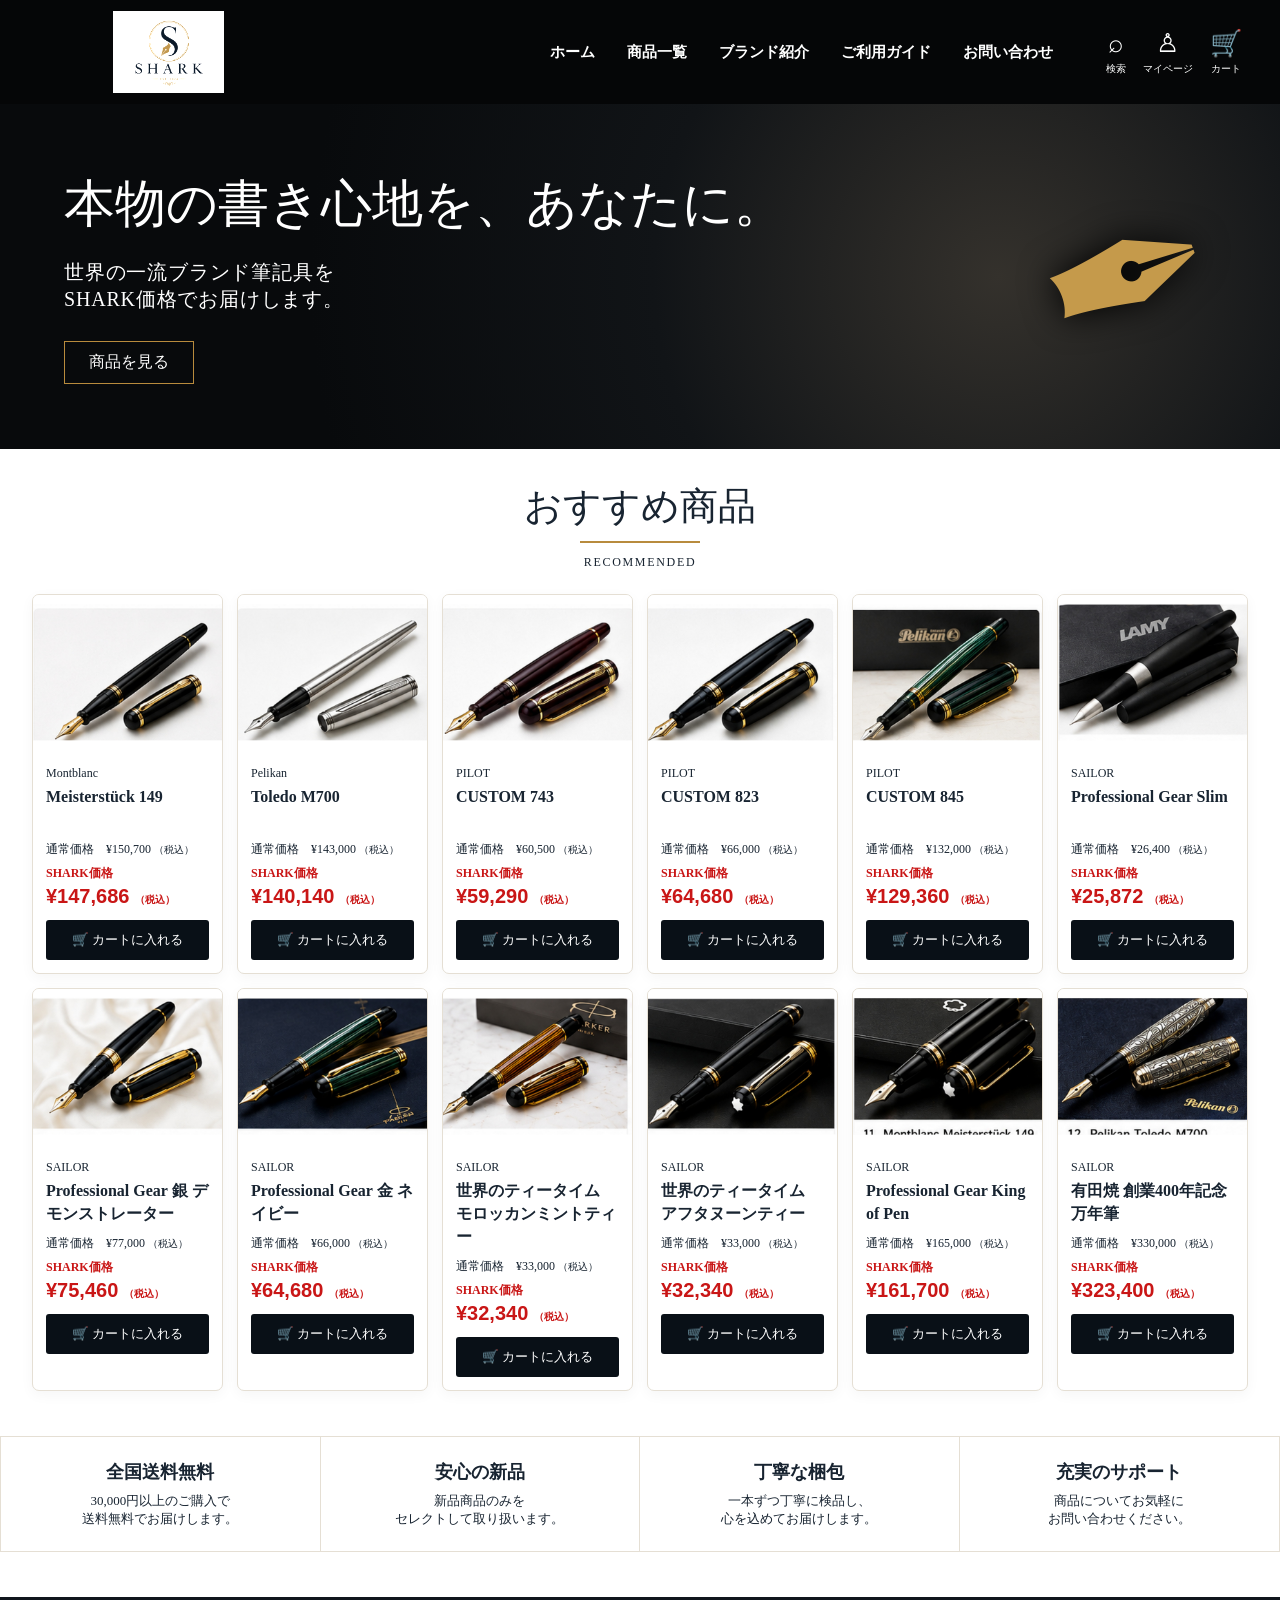
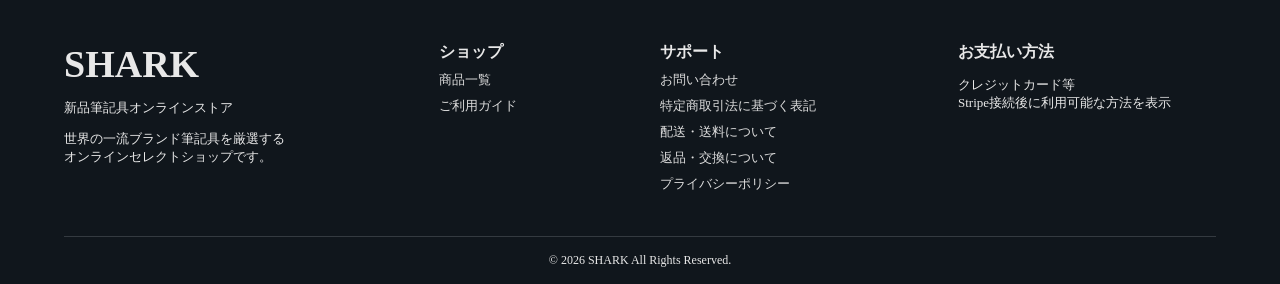
==== index.html @ 8092dd71 "Add files via upload" ====
<!doctype html>
<html lang="ja"><head><meta charset="utf-8"><meta name="viewport" content="width=device-width,initial-scale=1">
<title>SHARK | 新品高級筆記具オンラインストア</title>
<meta name="description" content="世界の新品万年筆・高級筆記具を厳選するオンラインセレクトショップ SHARK。">
<link rel="stylesheet" href="style.css"></head><body>
<header class="top"><a class="logo" href="index.html"><img src="images/shark-logo.png" alt="SHARK"></a>
<button class="menu" aria-label="メニュー">☰</button>
<nav><a href="index.html">ホーム</a><a href="#products">商品一覧</a><a href="#brands">ブランド紹介</a><a href="guide.html">ご利用ガイド</a><a href="contact.html">お問い合わせ</a></nav>
<div class="tools"><span>⌕<small>検索</small></span><span>♙<small>マイページ</small></span><span>🛒<small>カート</small></span></div></header>
<main>
<section class="hero"><div><h1>本物の書き心地を、あなたに。</h1><p>世界の一流ブランド筆記具を<br>SHARK価格でお届けします。</p><a href="#products" class="hero-btn">商品を見る</a></div><div class="hero-pen">✒</div></section>
<section class="products-section" id="products"><div class="section-title"><h2>おすすめ商品</h2><span>RECOMMENDED</span></div>
<div class="grid" id="productGrid"></div></section>
<section class="benefits"><article><b>全国送料無料</b><p>30,000円以上のご購入で<br>送料無料でお届けします。</p></article><article><b>安心の新品</b><p>新品商品のみを<br>セレクトして取り扱います。</p></article><article><b>丁寧な梱包</b><p>一本ずつ丁寧に検品し、<br>心を込めてお届けします。</p></article><article><b>充実のサポート</b><p>商品についてお気軽に<br>お問い合わせください。</p></article></section>
</main>
<footer><div class="footer-grid"><div><h2>SHARK</h2><p>新品筆記具オンラインストア</p><p>世界の一流ブランド筆記具を厳選する<br>オンラインセレクトショップです。</p></div>
<div><b>ショップ</b><a href="#products">商品一覧</a><a href="guide.html">ご利用ガイド</a></div>
<div><b>サポート</b><a href="contact.html">お問い合わせ</a><a href="legal.html">特定商取引法に基づく表記</a><a href="shipping.html">配送・送料について</a><a href="returns.html">返品・交換について</a><a href="privacy.html">プライバシーポリシー</a></div>
<div><b>お支払い方法</b><p>クレジットカード等<br>Stripe接続後に利用可能な方法を表示</p></div></div><div class="copyright">© 2026 SHARK All Rights Reserved.</div></footer>
<script>window.PRODUCTS=[{"brand": "Montblanc", "name": "Meisterstück 149", "msrp": 150700, "price": 147686, "image": "images/products/pilot-cavalier.jpg"}, {"brand": "Pelikan", "name": "Toledo M700", "msrp": 143000, "price": 140140, "image": "images/products/pilot-elite95s.jpg"}, {"brand": "PILOT", "name": "CUSTOM 743", "msrp": 60500, "price": 59290, "image": "images/products/pilot-custom74.jpg"}, {"brand": "PILOT", "name": "CUSTOM 823", "msrp": 66000, "price": 64680, "image": "images/products/pilot-custom743.jpg"}, {"brand": "PILOT", "name": "CUSTOM 845", "msrp": 132000, "price": 129360, "image": "images/products/pilot-custom823.jpg"}, {"brand": "SAILOR", "name": "Professional Gear Slim", "msrp": 26400, "price": 25872, "image": "images/products/pilot-custom845.jpg"}, {"brand": "SAILOR", "name": "Professional Gear 銀 デモンストレーター", "msrp": 77000, "price": 75460, "image": "images/products/sailor-teatime-slim.jpg"}, {"brand": "SAILOR", "name": "Professional Gear 金 ネイビー", "msrp": 66000, "price": 64680, "image": "images/products/sailor-teatime-matcha.jpg"}, {"brand": "SAILOR", "name": "世界のティータイム モロッカンミントティー", "msrp": 33000, "price": 32340, "image": "images/products/sailor-pg-slim21.jpg"}, {"brand": "SAILOR", "name": "世界のティータイム アフタヌーンティー", "msrp": 33000, "price": 32340, "image": "images/products/sailor-pg-demo.jpg"}, {"brand": "SAILOR", "name": "Professional Gear King of Pen", "msrp": 165000, "price": 161700, "image": "images/products/sailor-anchor-gold.jpg"}, {"brand": "SAILOR", "name": "有田焼 創業400年記念 万年筆", "msrp": 330000, "price": 323400, "image": "images/products/sailor-kop-matcha.jpg"}];</script>
<script src="script.js"></script></body></html>
---- style.css ----
:root{--black:#090c0f;--ink:#182431;--gold:#b88b3d;--red:#c91616;--cream:#f6f1e7;--line:#e5dfd4}
*{box-sizing:border-box}html{scroll-behavior:smooth}body{margin:0;color:var(--ink);background:#fff;font-family:"Yu Mincho","Hiragino Mincho ProN",Georgia,serif}
.top{height:104px;padding:10px 3%;display:flex;align-items:center;gap:35px;background:#050607;color:white;position:sticky;top:0;z-index:20}
.logo{display:block;width:260px;height:82px}.logo img{width:100%;height:100%;object-fit:contain;filter:brightness(1.08)}
nav{display:flex;gap:32px;margin-left:auto}nav a{color:#fff;text-decoration:none;font-weight:700;font-size:15px;white-space:nowrap}.tools{display:flex;gap:17px;margin-left:18px}.tools span{font:26px Arial;text-align:center}.tools small{display:block;font-size:10px;margin-top:3px}.menu{display:none}
.hero{min-height:310px;padding:50px 5%;display:flex;align-items:center;justify-content:space-between;color:#fff;background:radial-gradient(circle at 78% 50%,#34312c 0,#111417 34%,#080a0c 68%);overflow:hidden}
.hero h1{font-size:clamp(34px,4vw,54px);font-weight:400;margin:0 0 18px}.hero p{font-size:20px;letter-spacing:.04em}.hero-btn{display:inline-block;margin-top:8px;padding:10px 24px;border:1px solid var(--gold);color:white;text-decoration:none}.hero-pen{font-size:210px;color:#c59a4b;transform:rotate(-20deg);text-shadow:0 0 35px #000}
.products-section{padding:32px 2.5% 45px;background:#fff}.section-title{text-align:center;margin-bottom:24px}.section-title h2{font-size:38px;font-weight:500;margin:0}.section-title h2:after{content:"";display:block;width:120px;height:2px;background:var(--gold);margin:9px auto}.section-title span{font-size:12px;letter-spacing:.14em}
.grid{display:grid;grid-template-columns:repeat(6,minmax(0,1fr));gap:14px;max-width:1500px;margin:auto}.product-card{border:1px solid var(--line);border-radius:7px;background:#fff;overflow:hidden;box-shadow:0 4px 14px rgba(0,0,0,.04)}.photo{aspect-ratio:1.22/1;background:#f8f5ef;overflow:hidden}.photo img{width:100%;height:100%;object-fit:cover;display:block}.product-info{padding:13px}.brand{font-size:12px}.product-card h3{font-size:16px;line-height:1.45;min-height:46px;margin:4px 0 10px}.regular{font-size:12px;margin:0 0 7px}.shark-label{color:var(--red);font-size:12px;font-weight:bold;margin:0}.sale{color:var(--red);font:bold 20px Arial,sans-serif;margin:3px 0 12px}.sale small{font-size:10px}.cart{width:100%;border:0;border-radius:3px;padding:11px 4px;background:#091017;color:#fff;cursor:pointer}.benefits{display:grid;grid-template-columns:repeat(4,1fr);max-width:1450px;margin:0 auto 45px;border:1px solid var(--line)}.benefits article{text-align:center;padding:23px 12px;border-right:1px solid var(--line)}.benefits article:last-child{border-right:0}.benefits b{font-size:18px}.benefits p{font-size:13px;margin:8px 0 0}
footer{background:#10161c;color:#e8e8e8;padding:45px 5% 0}.footer-grid{display:grid;grid-template-columns:1.3fr .7fr 1fr 1fr;gap:40px;max-width:1300px;margin:auto}.footer-grid h2{font-size:38px;margin:0}.footer-grid a{display:block;color:#ddd;text-decoration:none;margin:8px 0;font-size:13px}.footer-grid p{font-size:13px}.copyright{text-align:center;border-top:1px solid #343a40;margin-top:35px;padding:16px;font-size:12px}
@media(max-width:1100px){.grid{grid-template-columns:repeat(3,1fr)}nav{gap:14px}.logo{width:190px}}
@media(max-width:720px){.top{height:auto;min-height:82px;flex-wrap:wrap}.logo{width:170px;height:62px}.menu{display:block;margin-left:auto;background:transparent;color:white;border:1px solid #555;padding:8px 11px}.tools{display:none}nav{display:none;width:100%;flex-direction:column;padding:12px 0}nav.open{display:flex}.hero{min-height:350px}.hero-pen{font-size:100px}.grid{grid-template-columns:repeat(2,1fr);gap:9px}.product-info{padding:10px}.product-card h3{font-size:14px}.benefits{grid-template-columns:1fr 1fr;margin:0 14px 30px}.benefits article{border-bottom:1px solid var(--line)}.footer-grid{grid-template-columns:1fr}.section-title h2{font-size:30px}}
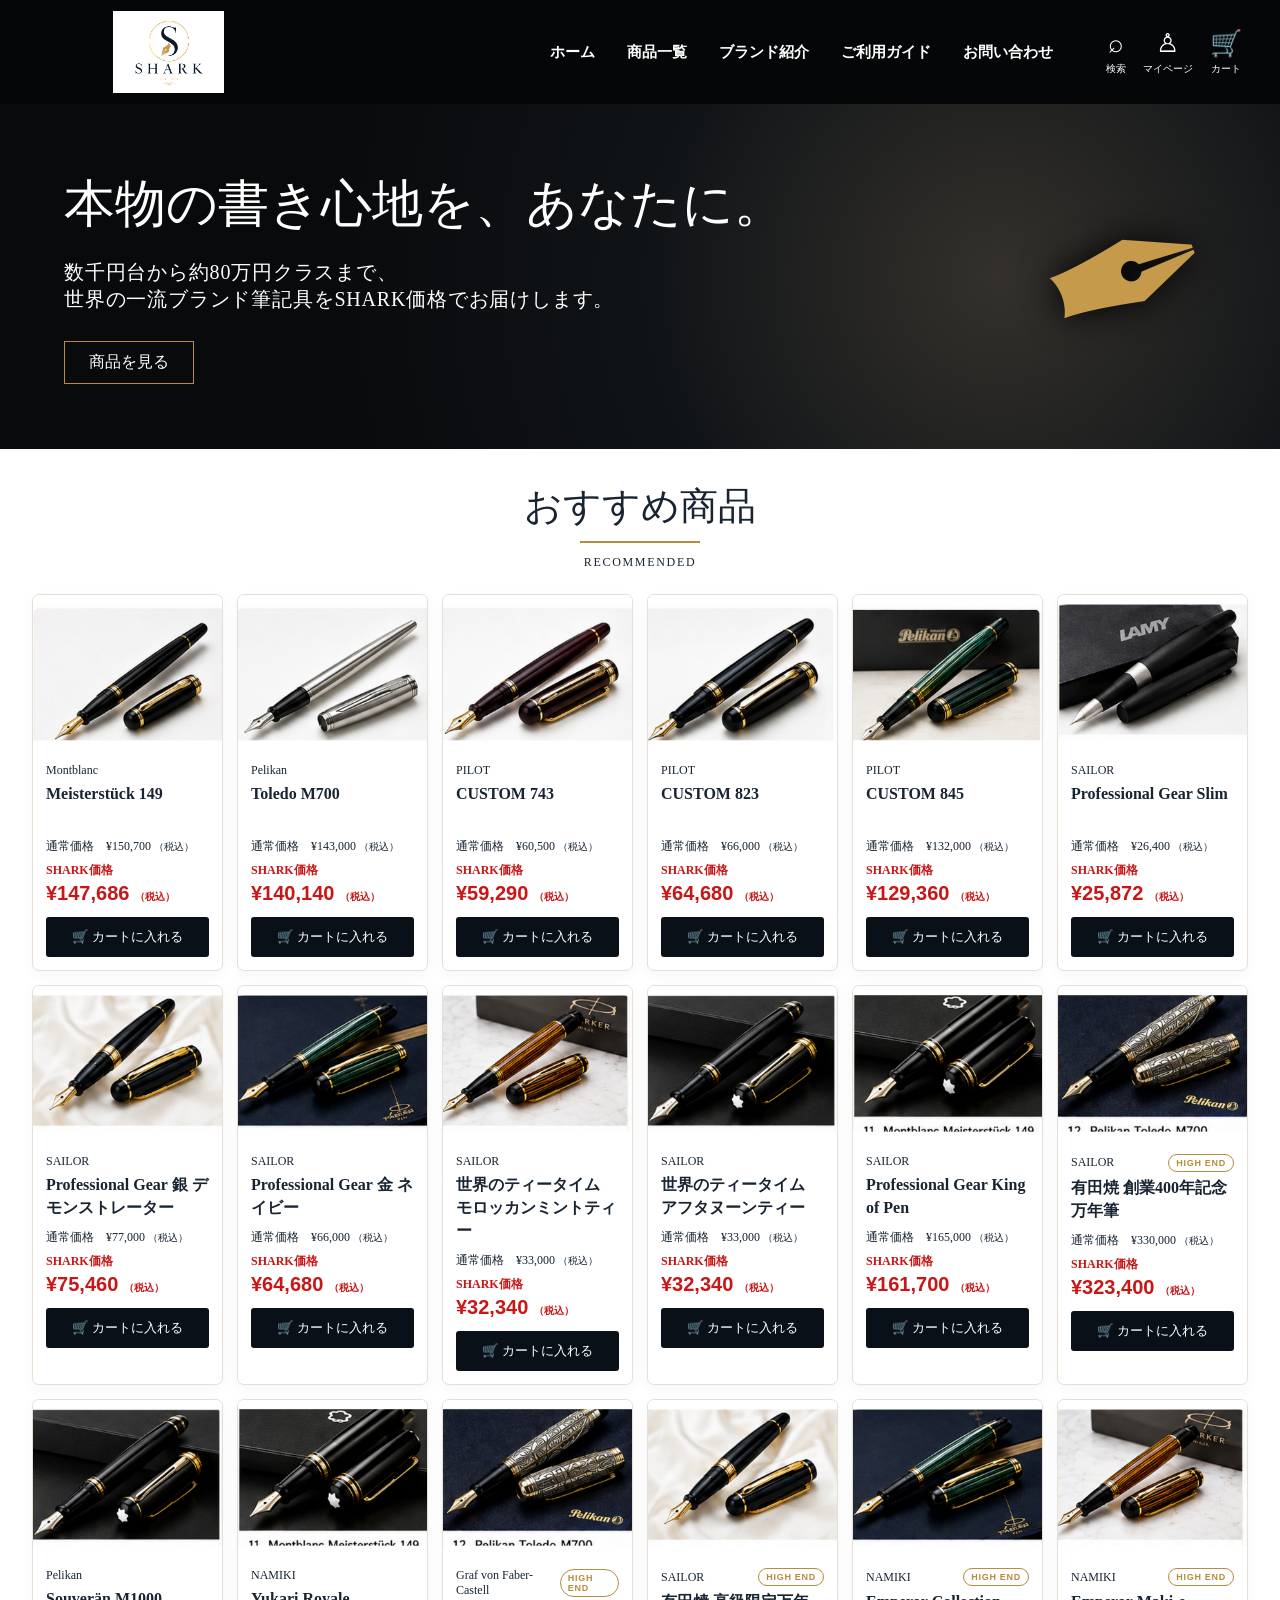
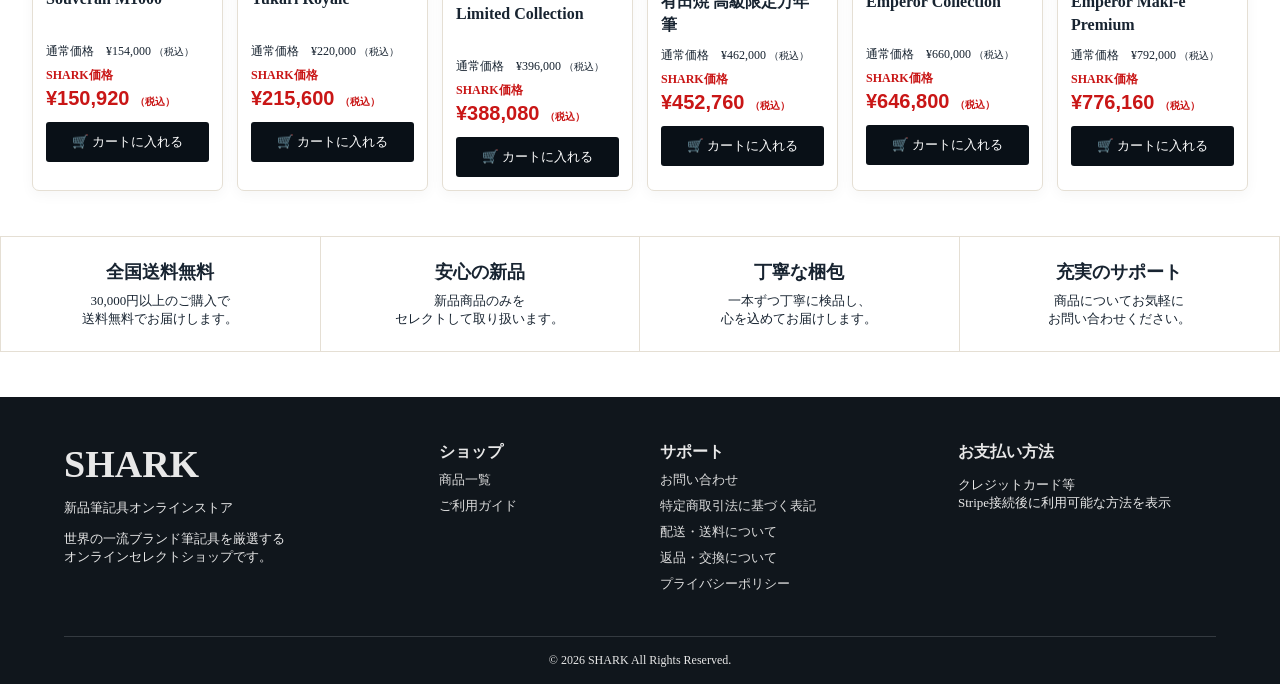
==== commit 30973694: "Add files via upload" ====
--- a/index.html
+++ b/index.html
@@ -8,7 +8,7 @@
 <nav><a href="index.html">ホーム</a><a href="#products">商品一覧</a><a href="#brands">ブランド紹介</a><a href="guide.html">ご利用ガイド</a><a href="contact.html">お問い合わせ</a></nav>
 <div class="tools"><span>⌕<small>検索</small></span><span>♙<small>マイページ</small></span><span>🛒<small>カート</small></span></div></header>
 <main>
-<section class="hero"><div><h1>本物の書き心地を、あなたに。</h1><p>世界の一流ブランド筆記具を<br>SHARK価格でお届けします。</p><a href="#products" class="hero-btn">商品を見る</a></div><div class="hero-pen">✒</div></section>
+<section class="hero"><div><h1>本物の書き心地を、あなたに。</h1><p>数千円台から約80万円クラスまで、<br>世界の一流ブランド筆記具をSHARK価格でお届けします。</p><a href="#products" class="hero-btn">商品を見る</a></div><div class="hero-pen">✒</div></section>
 <section class="products-section" id="products"><div class="section-title"><h2>おすすめ商品</h2><span>RECOMMENDED</span></div>
 <div class="grid" id="productGrid"></div></section>
 <section class="benefits"><article><b>全国送料無料</b><p>30,000円以上のご購入で<br>送料無料でお届けします。</p></article><article><b>安心の新品</b><p>新品商品のみを<br>セレクトして取り扱います。</p></article><article><b>丁寧な梱包</b><p>一本ずつ丁寧に検品し、<br>心を込めてお届けします。</p></article><article><b>充実のサポート</b><p>商品についてお気軽に<br>お問い合わせください。</p></article></section>
@@ -17,5 +17,5 @@
 <div><b>ショップ</b><a href="#products">商品一覧</a><a href="guide.html">ご利用ガイド</a></div>
 <div><b>サポート</b><a href="contact.html">お問い合わせ</a><a href="legal.html">特定商取引法に基づく表記</a><a href="shipping.html">配送・送料について</a><a href="returns.html">返品・交換について</a><a href="privacy.html">プライバシーポリシー</a></div>
 <div><b>お支払い方法</b><p>クレジットカード等<br>Stripe接続後に利用可能な方法を表示</p></div></div><div class="copyright">© 2026 SHARK All Rights Reserved.</div></footer>
-<script>window.PRODUCTS=[{"brand": "Montblanc", "name": "Meisterstück 149", "msrp": 150700, "price": 147686, "image": "images/products/pilot-cavalier.jpg"}, {"brand": "Pelikan", "name": "Toledo M700", "msrp": 143000, "price": 140140, "image": "images/products/pilot-elite95s.jpg"}, {"brand": "PILOT", "name": "CUSTOM 743", "msrp": 60500, "price": 59290, "image": "images/products/pilot-custom74.jpg"}, {"brand": "PILOT", "name": "CUSTOM 823", "msrp": 66000, "price": 64680, "image": "images/products/pilot-custom743.jpg"}, {"brand": "PILOT", "name": "CUSTOM 845", "msrp": 132000, "price": 129360, "image": "images/products/pilot-custom823.jpg"}, {"brand": "SAILOR", "name": "Professional Gear Slim", "msrp": 26400, "price": 25872, "image": "images/products/pilot-custom845.jpg"}, {"brand": "SAILOR", "name": "Professional Gear 銀 デモンストレーター", "msrp": 77000, "price": 75460, "image": "images/products/sailor-teatime-slim.jpg"}, {"brand": "SAILOR", "name": "Professional Gear 金 ネイビー", "msrp": 66000, "price": 64680, "image": "images/products/sailor-teatime-matcha.jpg"}, {"brand": "SAILOR", "name": "世界のティータイム モロッカンミントティー", "msrp": 33000, "price": 32340, "image": "images/products/sailor-pg-slim21.jpg"}, {"brand": "SAILOR", "name": "世界のティータイム アフタヌーンティー", "msrp": 33000, "price": 32340, "image": "images/products/sailor-pg-demo.jpg"}, {"brand": "SAILOR", "name": "Professional Gear King of Pen", "msrp": 165000, "price": 161700, "image": "images/products/sailor-anchor-gold.jpg"}, {"brand": "SAILOR", "name": "有田焼 創業400年記念 万年筆", "msrp": 330000, "price": 323400, "image": "images/products/sailor-kop-matcha.jpg"}];</script>
+<script>window.PRODUCTS=[{"brand": "Montblanc", "name": "Meisterstück 149", "msrp": 150700, "price": 147686, "image": "images/products/pilot-cavalier.jpg"}, {"brand": "Pelikan", "name": "Toledo M700", "msrp": 143000, "price": 140140, "image": "images/products/pilot-elite95s.jpg"}, {"brand": "PILOT", "name": "CUSTOM 743", "msrp": 60500, "price": 59290, "image": "images/products/pilot-custom74.jpg"}, {"brand": "PILOT", "name": "CUSTOM 823", "msrp": 66000, "price": 64680, "image": "images/products/pilot-custom743.jpg"}, {"brand": "PILOT", "name": "CUSTOM 845", "msrp": 132000, "price": 129360, "image": "images/products/pilot-custom823.jpg"}, {"brand": "SAILOR", "name": "Professional Gear Slim", "msrp": 26400, "price": 25872, "image": "images/products/pilot-custom845.jpg"}, {"brand": "SAILOR", "name": "Professional Gear 銀 デモンストレーター", "msrp": 77000, "price": 75460, "image": "images/products/sailor-teatime-slim.jpg"}, {"brand": "SAILOR", "name": "Professional Gear 金 ネイビー", "msrp": 66000, "price": 64680, "image": "images/products/sailor-teatime-matcha.jpg"}, {"brand": "SAILOR", "name": "世界のティータイム モロッカンミントティー", "msrp": 33000, "price": 32340, "image": "images/products/sailor-pg-slim21.jpg"}, {"brand": "SAILOR", "name": "世界のティータイム アフタヌーンティー", "msrp": 33000, "price": 32340, "image": "images/products/sailor-pg-demo.jpg"}, {"brand": "SAILOR", "name": "Professional Gear King of Pen", "msrp": 165000, "price": 161700, "image": "images/products/sailor-anchor-gold.jpg"}, {"brand": "SAILOR", "name": "有田焼 創業400年記念 万年筆", "msrp": 330000, "price": 323400, "image": "images/products/sailor-kop-matcha.jpg"}, {"brand": "Pelikan", "name": "Souverän M1000", "msrp": 154000, "price": 150920, "image": "images/products/sailor-pg-demo.jpg"}, {"brand": "NAMIKI", "name": "Yukari Royale", "msrp": 220000, "price": 215600, "image": "images/products/sailor-anchor-gold.jpg"}, {"brand": "Graf von Faber-Castell", "name": "Limited Collection", "msrp": 396000, "price": 388080, "image": "images/products/sailor-kop-matcha.jpg"}, {"brand": "SAILOR", "name": "有田焼 高級限定万年筆", "msrp": 462000, "price": 452760, "image": "images/products/sailor-teatime-slim.jpg"}, {"brand": "NAMIKI", "name": "Emperor Collection", "msrp": 660000, "price": 646800, "image": "images/products/sailor-teatime-matcha.jpg"}, {"brand": "NAMIKI", "name": "Emperor Maki-e Premium", "msrp": 792000, "price": 776160, "image": "images/products/sailor-pg-slim21.jpg"}];</script>
 <script src="script.js"></script></body></html>
--- a/style.css
+++ b/style.css
@@ -11,3 +11,6 @@
 footer{background:#10161c;color:#e8e8e8;padding:45px 5% 0}.footer-grid{display:grid;grid-template-columns:1.3fr .7fr 1fr 1fr;gap:40px;max-width:1300px;margin:auto}.footer-grid h2{font-size:38px;margin:0}.footer-grid a{display:block;color:#ddd;text-decoration:none;margin:8px 0;font-size:13px}.footer-grid p{font-size:13px}.copyright{text-align:center;border-top:1px solid #343a40;margin-top:35px;padding:16px;font-size:12px}
 @media(max-width:1100px){.grid{grid-template-columns:repeat(3,1fr)}nav{gap:14px}.logo{width:190px}}
 @media(max-width:720px){.top{height:auto;min-height:82px;flex-wrap:wrap}.logo{width:170px;height:62px}.menu{display:block;margin-left:auto;background:transparent;color:white;border:1px solid #555;padding:8px 11px}.tools{display:none}nav{display:none;width:100%;flex-direction:column;padding:12px 0}nav.open{display:flex}.hero{min-height:350px}.hero-pen{font-size:100px}.grid{grid-template-columns:repeat(2,1fr);gap:9px}.product-info{padding:10px}.product-card h3{font-size:14px}.benefits{grid-template-columns:1fr 1fr;margin:0 14px 30px}.benefits article{border-bottom:1px solid var(--line)}.footer-grid{grid-template-columns:1fr}.section-title h2{font-size:30px}}
+
+.brand-row{display:flex;align-items:center;justify-content:space-between;gap:8px}
+.high-badge{display:inline-block;padding:3px 7px;border:1px solid var(--gold);color:var(--gold);font:700 9px Arial,sans-serif;letter-spacing:.08em;border-radius:999px}
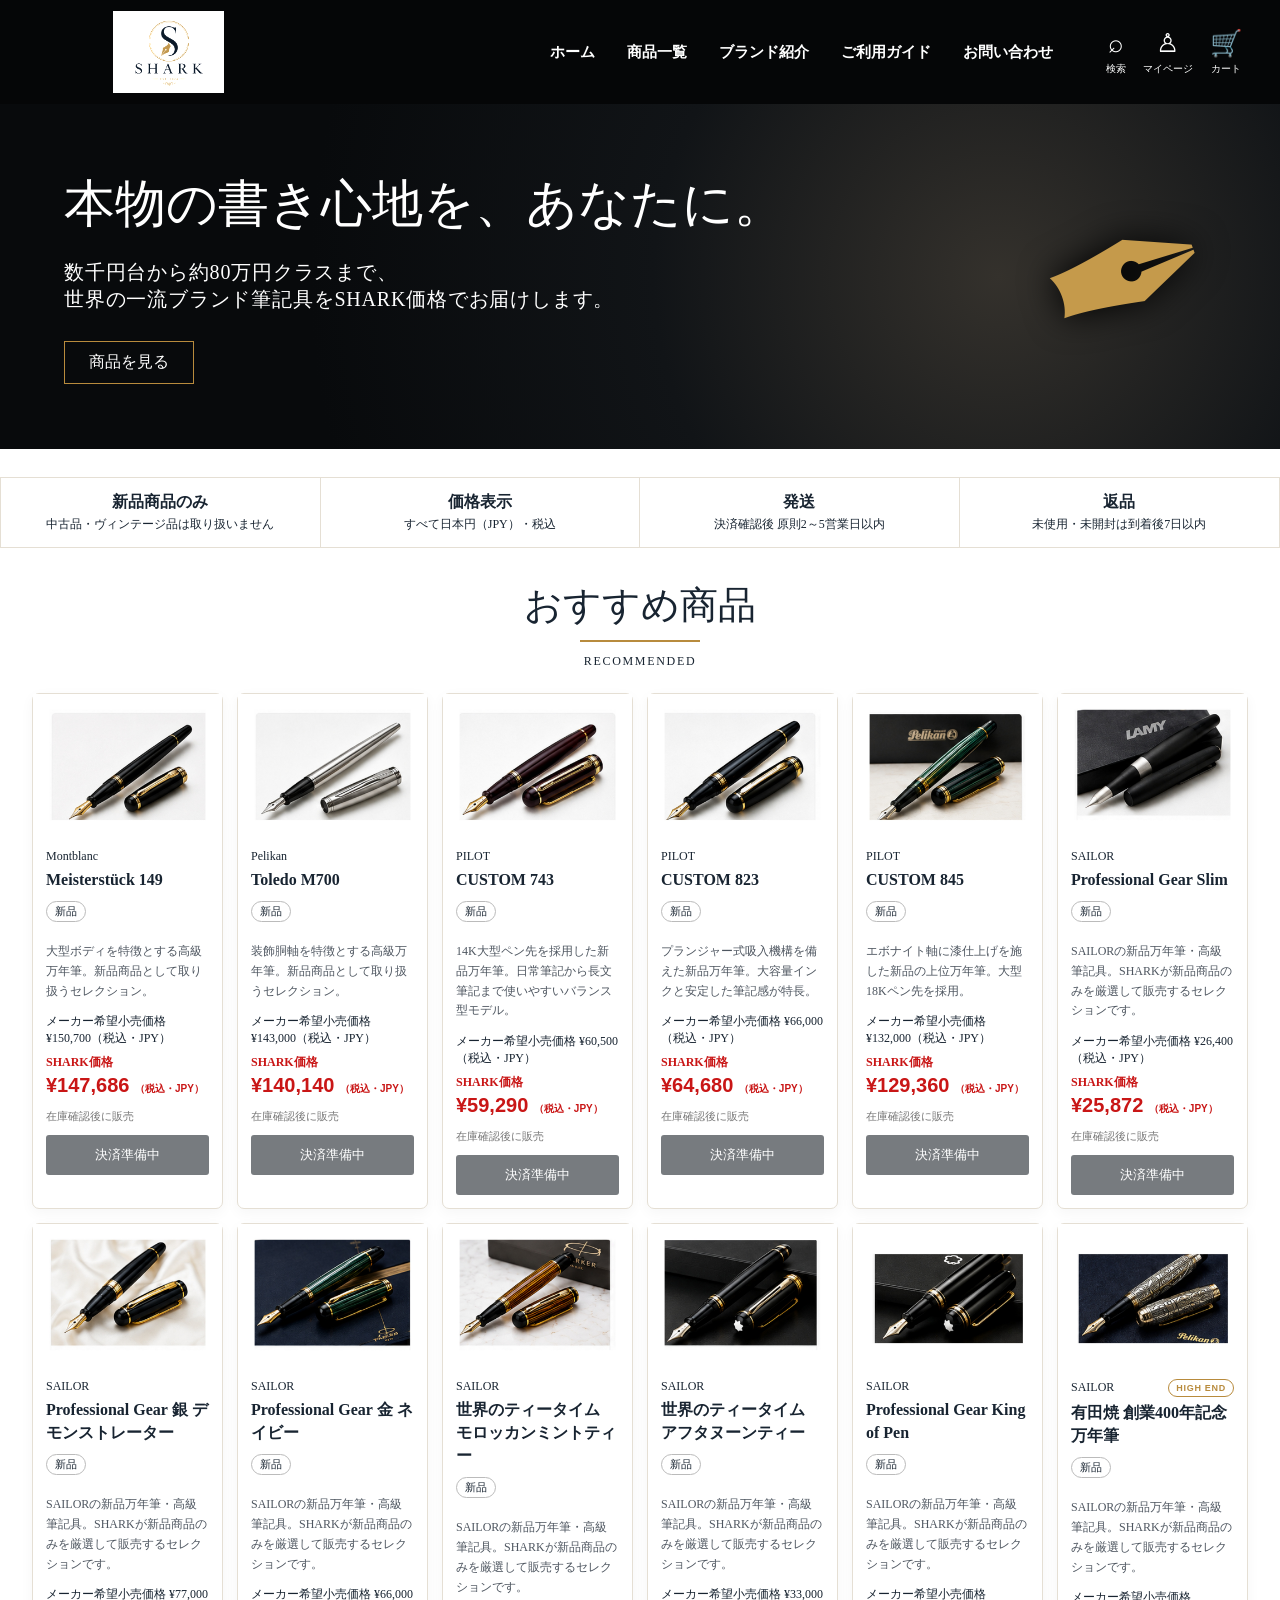
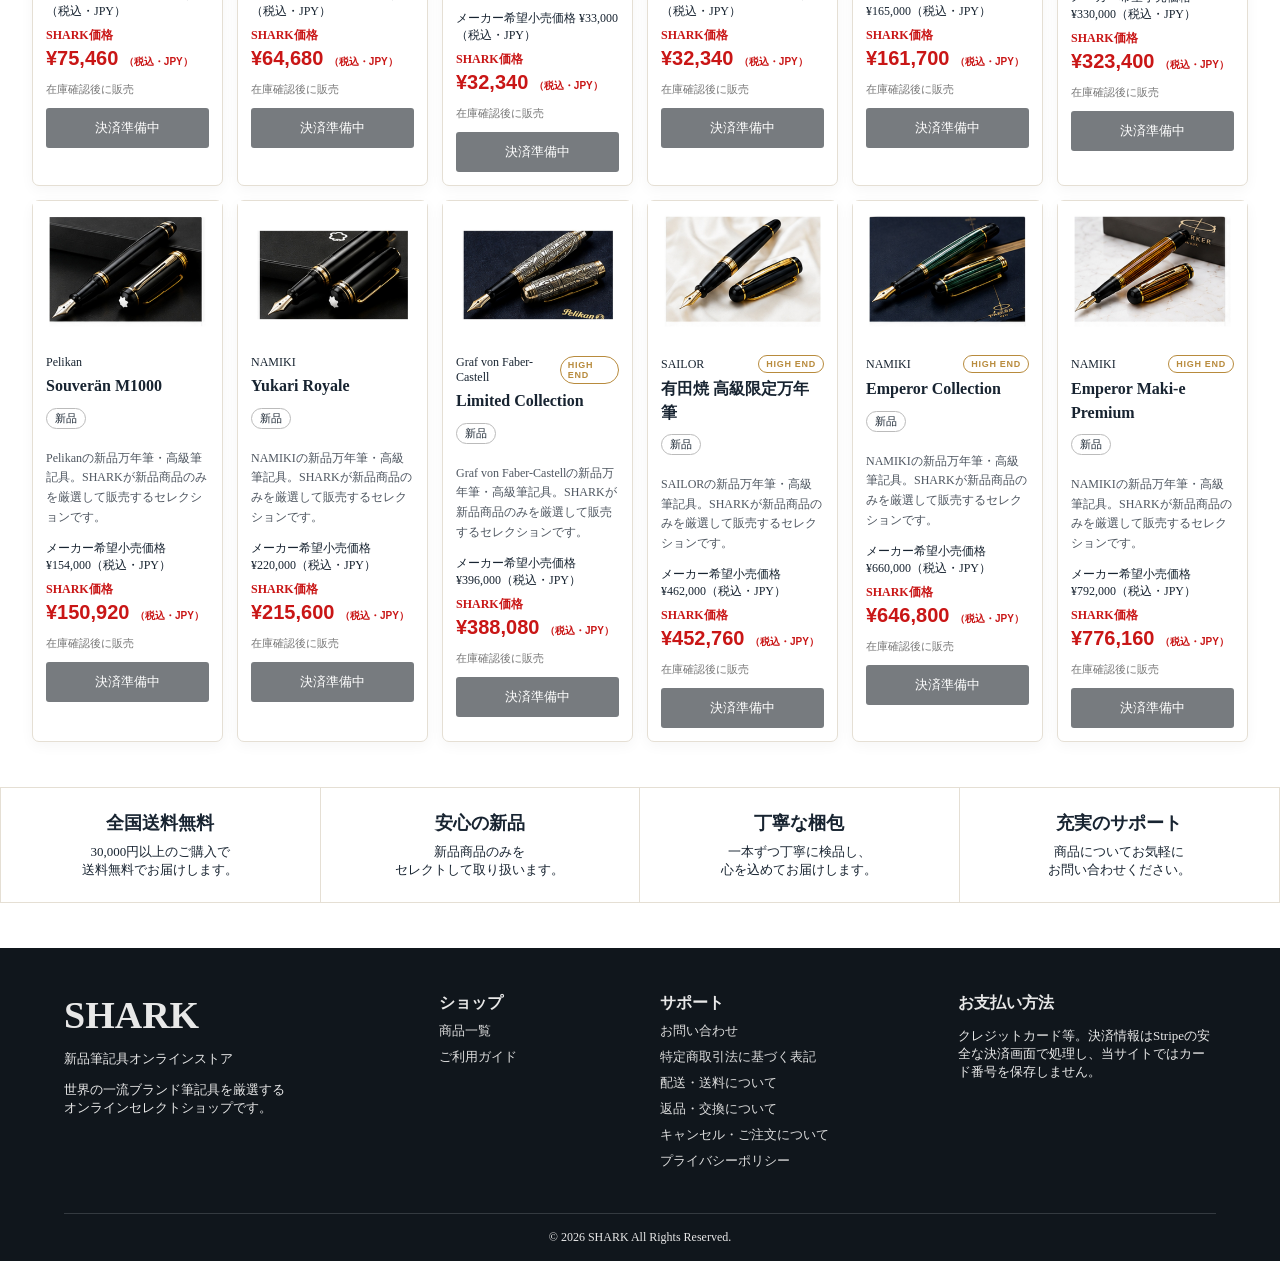
==== commit 18721b60: "Add files via upload" ====
--- a/index.html
+++ b/index.html
@@ -9,13 +9,18 @@
 <div class="tools"><span>⌕<small>検索</small></span><span>♙<small>マイページ</small></span><span>🛒<small>カート</small></span></div></header>
 <main>
 <section class="hero"><div><h1>本物の書き心地を、あなたに。</h1><p>数千円台から約80万円クラスまで、<br>世界の一流ブランド筆記具をSHARK価格でお届けします。</p><a href="#products" class="hero-btn">商品を見る</a></div><div class="hero-pen">✒</div></section>
-<section class="products-section" id="products"><div class="section-title"><h2>おすすめ商品</h2><span>RECOMMENDED</span></div>
+<section class="trust-strip">
+<div><b>新品商品のみ</b><span>中古品・ヴィンテージ品は取り扱いません</span></div>
+<div><b>価格表示</b><span>すべて日本円（JPY）・税込</span></div>
+<div><b>発送</b><span>決済確認後 原則2～5営業日以内</span></div>
+<div><b>返品</b><span>未使用・未開封は到着後7日以内</span></div>
+</section><section class="products-section" id="products"><div class="section-title"><h2>おすすめ商品</h2><span>RECOMMENDED</span></div>
 <div class="grid" id="productGrid"></div></section>
 <section class="benefits"><article><b>全国送料無料</b><p>30,000円以上のご購入で<br>送料無料でお届けします。</p></article><article><b>安心の新品</b><p>新品商品のみを<br>セレクトして取り扱います。</p></article><article><b>丁寧な梱包</b><p>一本ずつ丁寧に検品し、<br>心を込めてお届けします。</p></article><article><b>充実のサポート</b><p>商品についてお気軽に<br>お問い合わせください。</p></article></section>
 </main>
 <footer><div class="footer-grid"><div><h2>SHARK</h2><p>新品筆記具オンラインストア</p><p>世界の一流ブランド筆記具を厳選する<br>オンラインセレクトショップです。</p></div>
 <div><b>ショップ</b><a href="#products">商品一覧</a><a href="guide.html">ご利用ガイド</a></div>
-<div><b>サポート</b><a href="contact.html">お問い合わせ</a><a href="legal.html">特定商取引法に基づく表記</a><a href="shipping.html">配送・送料について</a><a href="returns.html">返品・交換について</a><a href="privacy.html">プライバシーポリシー</a></div>
-<div><b>お支払い方法</b><p>クレジットカード等<br>Stripe接続後に利用可能な方法を表示</p></div></div><div class="copyright">© 2026 SHARK All Rights Reserved.</div></footer>
-<script>window.PRODUCTS=[{"brand": "Montblanc", "name": "Meisterstück 149", "msrp": 150700, "price": 147686, "image": "images/products/pilot-cavalier.jpg"}, {"brand": "Pelikan", "name": "Toledo M700", "msrp": 143000, "price": 140140, "image": "images/products/pilot-elite95s.jpg"}, {"brand": "PILOT", "name": "CUSTOM 743", "msrp": 60500, "price": 59290, "image": "images/products/pilot-custom74.jpg"}, {"brand": "PILOT", "name": "CUSTOM 823", "msrp": 66000, "price": 64680, "image": "images/products/pilot-custom743.jpg"}, {"brand": "PILOT", "name": "CUSTOM 845", "msrp": 132000, "price": 129360, "image": "images/products/pilot-custom823.jpg"}, {"brand": "SAILOR", "name": "Professional Gear Slim", "msrp": 26400, "price": 25872, "image": "images/products/pilot-custom845.jpg"}, {"brand": "SAILOR", "name": "Professional Gear 銀 デモンストレーター", "msrp": 77000, "price": 75460, "image": "images/products/sailor-teatime-slim.jpg"}, {"brand": "SAILOR", "name": "Professional Gear 金 ネイビー", "msrp": 66000, "price": 64680, "image": "images/products/sailor-teatime-matcha.jpg"}, {"brand": "SAILOR", "name": "世界のティータイム モロッカンミントティー", "msrp": 33000, "price": 32340, "image": "images/products/sailor-pg-slim21.jpg"}, {"brand": "SAILOR", "name": "世界のティータイム アフタヌーンティー", "msrp": 33000, "price": 32340, "image": "images/products/sailor-pg-demo.jpg"}, {"brand": "SAILOR", "name": "Professional Gear King of Pen", "msrp": 165000, "price": 161700, "image": "images/products/sailor-anchor-gold.jpg"}, {"brand": "SAILOR", "name": "有田焼 創業400年記念 万年筆", "msrp": 330000, "price": 323400, "image": "images/products/sailor-kop-matcha.jpg"}, {"brand": "Pelikan", "name": "Souverän M1000", "msrp": 154000, "price": 150920, "image": "images/products/sailor-pg-demo.jpg"}, {"brand": "NAMIKI", "name": "Yukari Royale", "msrp": 220000, "price": 215600, "image": "images/products/sailor-anchor-gold.jpg"}, {"brand": "Graf von Faber-Castell", "name": "Limited Collection", "msrp": 396000, "price": 388080, "image": "images/products/sailor-kop-matcha.jpg"}, {"brand": "SAILOR", "name": "有田焼 高級限定万年筆", "msrp": 462000, "price": 452760, "image": "images/products/sailor-teatime-slim.jpg"}, {"brand": "NAMIKI", "name": "Emperor Collection", "msrp": 660000, "price": 646800, "image": "images/products/sailor-teatime-matcha.jpg"}, {"brand": "NAMIKI", "name": "Emperor Maki-e Premium", "msrp": 792000, "price": 776160, "image": "images/products/sailor-pg-slim21.jpg"}];</script>
+<div><b>サポート</b><a href="contact.html">お問い合わせ</a><a href="legal.html">特定商取引法に基づく表記</a><a href="shipping.html">配送・送料について</a><a href="returns.html">返品・交換について</a><a href="terms.html">キャンセル・ご注文について</a><a href="privacy.html">プライバシーポリシー</a></div>
+<div><b>お支払い方法</b><p>クレジットカード等。決済情報はStripeの安全な決済画面で処理し、当サイトではカード番号を保存しません。</p></div></div><div class="copyright">© 2026 SHARK All Rights Reserved.</div></footer>
+<script>window.PRODUCTS=[{"brand": "Montblanc", "name": "Meisterstück 149", "msrp": 150700, "price": 147686, "image": "images/products/pilot-cavalier.jpg", "condition": "新品", "currency": "JPY", "description": "大型ボディを特徴とする高級万年筆。新品商品として取り扱うセレクション。", "stock": "在庫確認後に販売", "stripe_url": ""}, {"brand": "Pelikan", "name": "Toledo M700", "msrp": 143000, "price": 140140, "image": "images/products/pilot-elite95s.jpg", "condition": "新品", "currency": "JPY", "description": "装飾胴軸を特徴とする高級万年筆。新品商品として取り扱うセレクション。", "stock": "在庫確認後に販売", "stripe_url": ""}, {"brand": "PILOT", "name": "CUSTOM 743", "msrp": 60500, "price": 59290, "image": "images/products/pilot-custom74.jpg", "condition": "新品", "currency": "JPY", "description": "14K大型ペン先を採用した新品万年筆。日常筆記から長文筆記まで使いやすいバランス型モデル。", "stock": "在庫確認後に販売", "stripe_url": ""}, {"brand": "PILOT", "name": "CUSTOM 823", "msrp": 66000, "price": 64680, "image": "images/products/pilot-custom743.jpg", "condition": "新品", "currency": "JPY", "description": "プランジャー式吸入機構を備えた新品万年筆。大容量インクと安定した筆記感が特長。", "stock": "在庫確認後に販売", "stripe_url": ""}, {"brand": "PILOT", "name": "CUSTOM 845", "msrp": 132000, "price": 129360, "image": "images/products/pilot-custom823.jpg", "condition": "新品", "currency": "JPY", "description": "エボナイト軸に漆仕上げを施した新品の上位万年筆。大型18Kペン先を採用。", "stock": "在庫確認後に販売", "stripe_url": ""}, {"brand": "SAILOR", "name": "Professional Gear Slim", "msrp": 26400, "price": 25872, "image": "images/products/pilot-custom845.jpg", "condition": "新品", "currency": "JPY", "description": "SAILORの新品万年筆・高級筆記具。SHARKが新品商品のみを厳選して販売するセレクションです。", "stock": "在庫確認後に販売", "stripe_url": ""}, {"brand": "SAILOR", "name": "Professional Gear 銀 デモンストレーター", "msrp": 77000, "price": 75460, "image": "images/products/sailor-teatime-slim.jpg", "condition": "新品", "currency": "JPY", "description": "SAILORの新品万年筆・高級筆記具。SHARKが新品商品のみを厳選して販売するセレクションです。", "stock": "在庫確認後に販売", "stripe_url": ""}, {"brand": "SAILOR", "name": "Professional Gear 金 ネイビー", "msrp": 66000, "price": 64680, "image": "images/products/sailor-teatime-matcha.jpg", "condition": "新品", "currency": "JPY", "description": "SAILORの新品万年筆・高級筆記具。SHARKが新品商品のみを厳選して販売するセレクションです。", "stock": "在庫確認後に販売", "stripe_url": ""}, {"brand": "SAILOR", "name": "世界のティータイム モロッカンミントティー", "msrp": 33000, "price": 32340, "image": "images/products/sailor-pg-slim21.jpg", "condition": "新品", "currency": "JPY", "description": "SAILORの新品万年筆・高級筆記具。SHARKが新品商品のみを厳選して販売するセレクションです。", "stock": "在庫確認後に販売", "stripe_url": ""}, {"brand": "SAILOR", "name": "世界のティータイム アフタヌーンティー", "msrp": 33000, "price": 32340, "image": "images/products/sailor-pg-demo.jpg", "condition": "新品", "currency": "JPY", "description": "SAILORの新品万年筆・高級筆記具。SHARKが新品商品のみを厳選して販売するセレクションです。", "stock": "在庫確認後に販売", "stripe_url": ""}, {"brand": "SAILOR", "name": "Professional Gear King of Pen", "msrp": 165000, "price": 161700, "image": "images/products/sailor-anchor-gold.jpg", "condition": "新品", "currency": "JPY", "description": "SAILORの新品万年筆・高級筆記具。SHARKが新品商品のみを厳選して販売するセレクションです。", "stock": "在庫確認後に販売", "stripe_url": ""}, {"brand": "SAILOR", "name": "有田焼 創業400年記念 万年筆", "msrp": 330000, "price": 323400, "image": "images/products/sailor-kop-matcha.jpg", "condition": "新品", "currency": "JPY", "description": "SAILORの新品万年筆・高級筆記具。SHARKが新品商品のみを厳選して販売するセレクションです。", "stock": "在庫確認後に販売", "stripe_url": ""}, {"brand": "Pelikan", "name": "Souverän M1000", "msrp": 154000, "price": 150920, "image": "images/products/sailor-pg-demo.jpg", "condition": "新品", "currency": "JPY", "description": "Pelikanの新品万年筆・高級筆記具。SHARKが新品商品のみを厳選して販売するセレクションです。", "stock": "在庫確認後に販売", "stripe_url": ""}, {"brand": "NAMIKI", "name": "Yukari Royale", "msrp": 220000, "price": 215600, "image": "images/products/sailor-anchor-gold.jpg", "condition": "新品", "currency": "JPY", "description": "NAMIKIの新品万年筆・高級筆記具。SHARKが新品商品のみを厳選して販売するセレクションです。", "stock": "在庫確認後に販売", "stripe_url": ""}, {"brand": "Graf von Faber-Castell", "name": "Limited Collection", "msrp": 396000, "price": 388080, "image": "images/products/sailor-kop-matcha.jpg", "condition": "新品", "currency": "JPY", "description": "Graf von Faber-Castellの新品万年筆・高級筆記具。SHARKが新品商品のみを厳選して販売するセレクションです。", "stock": "在庫確認後に販売", "stripe_url": ""}, {"brand": "SAILOR", "name": "有田焼 高級限定万年筆", "msrp": 462000, "price": 452760, "image": "images/products/sailor-teatime-slim.jpg", "condition": "新品", "currency": "JPY", "description": "SAILORの新品万年筆・高級筆記具。SHARKが新品商品のみを厳選して販売するセレクションです。", "stock": "在庫確認後に販売", "stripe_url": ""}, {"brand": "NAMIKI", "name": "Emperor Collection", "msrp": 660000, "price": 646800, "image": "images/products/sailor-teatime-matcha.jpg", "condition": "新品", "currency": "JPY", "description": "NAMIKIの新品万年筆・高級筆記具。SHARKが新品商品のみを厳選して販売するセレクションです。", "stock": "在庫確認後に販売", "stripe_url": ""}, {"brand": "NAMIKI", "name": "Emperor Maki-e Premium", "msrp": 792000, "price": 776160, "image": "images/products/sailor-pg-slim21.jpg", "condition": "新品", "currency": "JPY", "description": "NAMIKIの新品万年筆・高級筆記具。SHARKが新品商品のみを厳選して販売するセレクションです。", "stock": "在庫確認後に販売", "stripe_url": ""}];</script>
 <script src="script.js"></script></body></html>
--- a/style.css
+++ b/style.css
@@ -14,3 +14,47 @@
 
 .brand-row{display:flex;align-items:center;justify-content:space-between;gap:8px}
 .high-badge{display:inline-block;padding:3px 7px;border:1px solid var(--gold);color:var(--gold);font:700 9px Arial,sans-serif;letter-spacing:.08em;border-radius:999px}
+
+/* --- product-card clipping fix --- */
+.photo{
+  aspect-ratio: 4 / 3;
+  overflow: hidden;
+  background: #fff;
+}
+.photo img{
+  width:100%;
+  height:100%;
+  object-fit:contain;
+  object-position:center;
+  padding:8px;
+}
+.product-card{
+  overflow:visible;
+}
+.product-info{
+  overflow:visible;
+}
+.product-card h3{
+  min-height:0;
+  height:auto;
+  overflow:visible;
+  white-space:normal;
+  word-break:normal;
+  overflow-wrap:anywhere;
+  line-height:1.45;
+}
+.regular,
+.shark-label,
+.sale{
+  white-space:normal;
+  overflow:visible;
+}
+
+.trust-strip{display:grid;grid-template-columns:repeat(4,1fr);max-width:1450px;margin:28px auto 0;border:1px solid var(--line);background:#fff}
+.trust-strip div{padding:14px;text-align:center;border-right:1px solid var(--line)}
+.trust-strip div:last-child{border-right:0}.trust-strip b,.trust-strip span{display:block}.trust-strip span{font-size:12px;margin-top:3px}
+.condition{display:inline-block;margin:0 0 8px;padding:2px 8px;border:1px solid #bbb;border-radius:999px;font-size:11px}
+.desc{font-size:12px;line-height:1.65;min-height:58px;color:#4e5660}
+.stock{font-size:11px;color:#777}.cart{display:block;text-align:center;text-decoration:none}
+.cart.disabled{opacity:.55;cursor:not-allowed}
+@media(max-width:720px){.trust-strip{grid-template-columns:1fr 1fr;margin:18px 14px 0}.trust-strip div{border-bottom:1px solid var(--line)}}
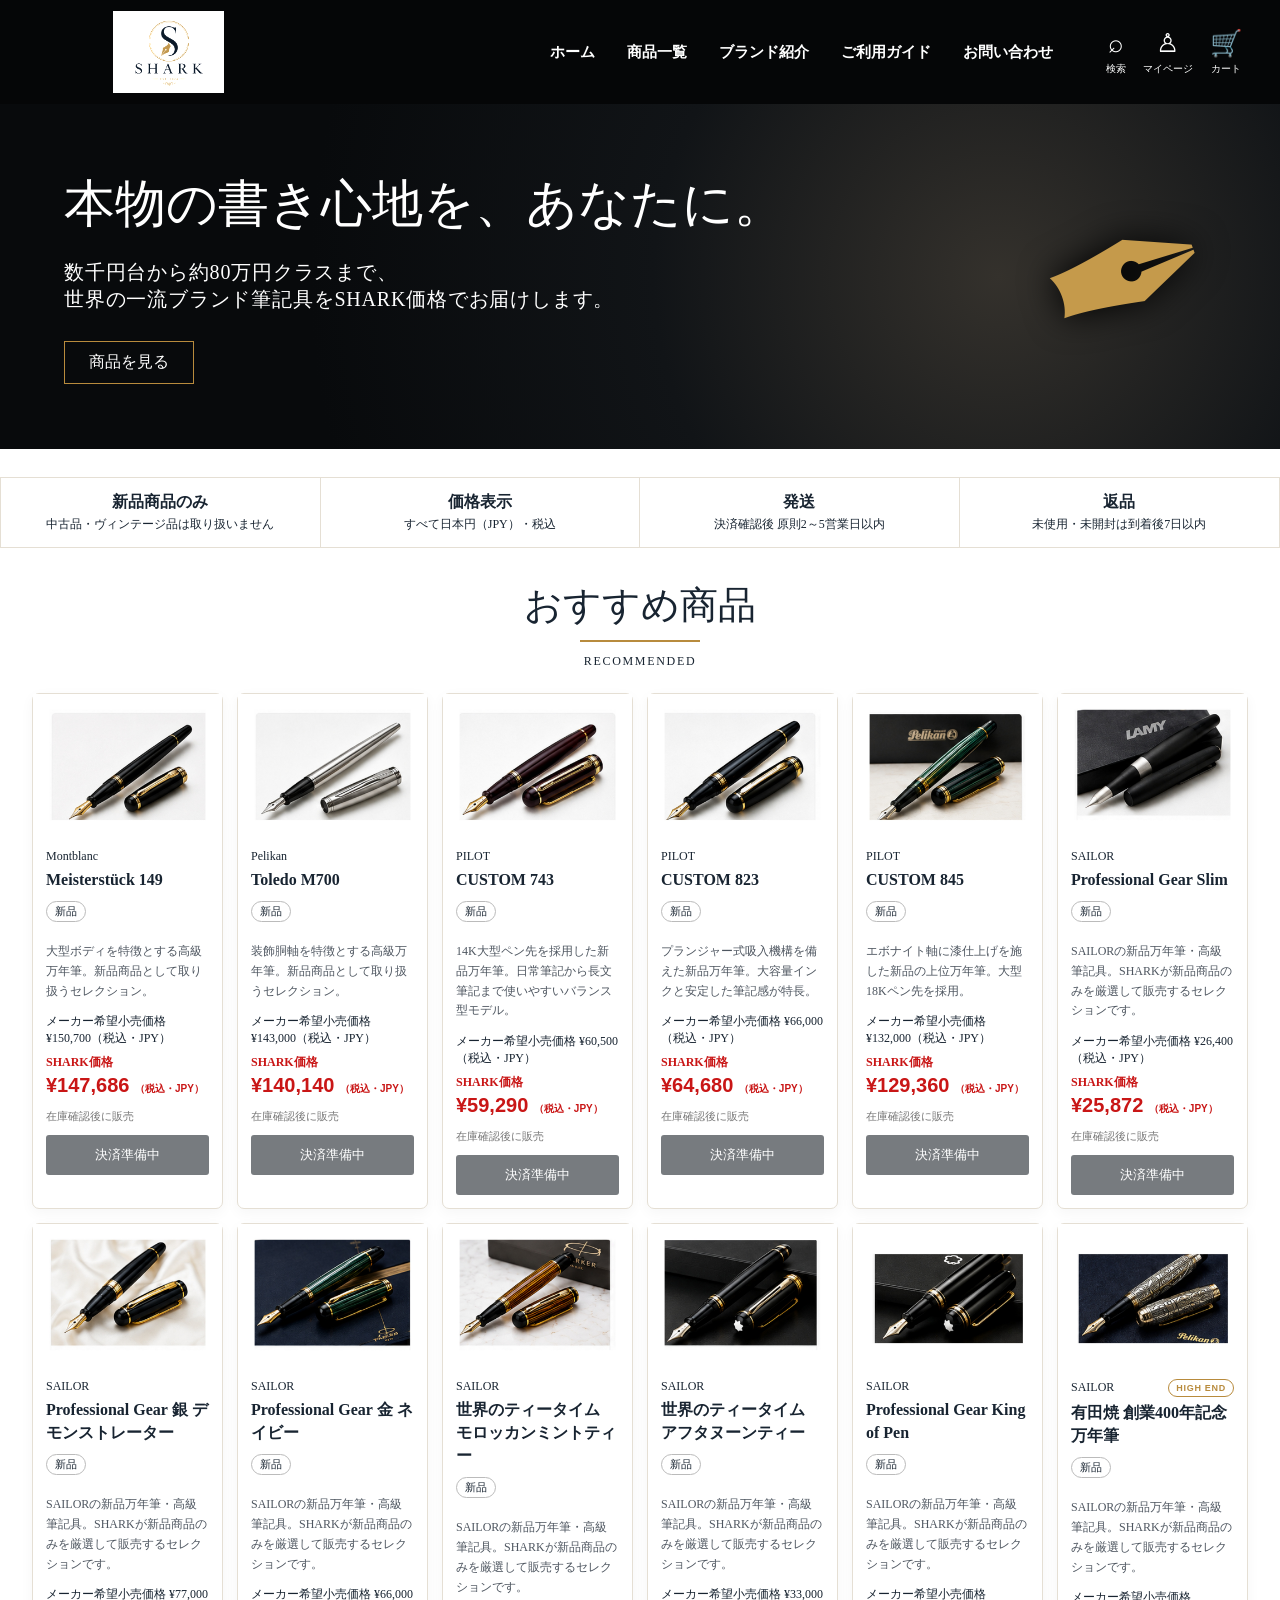
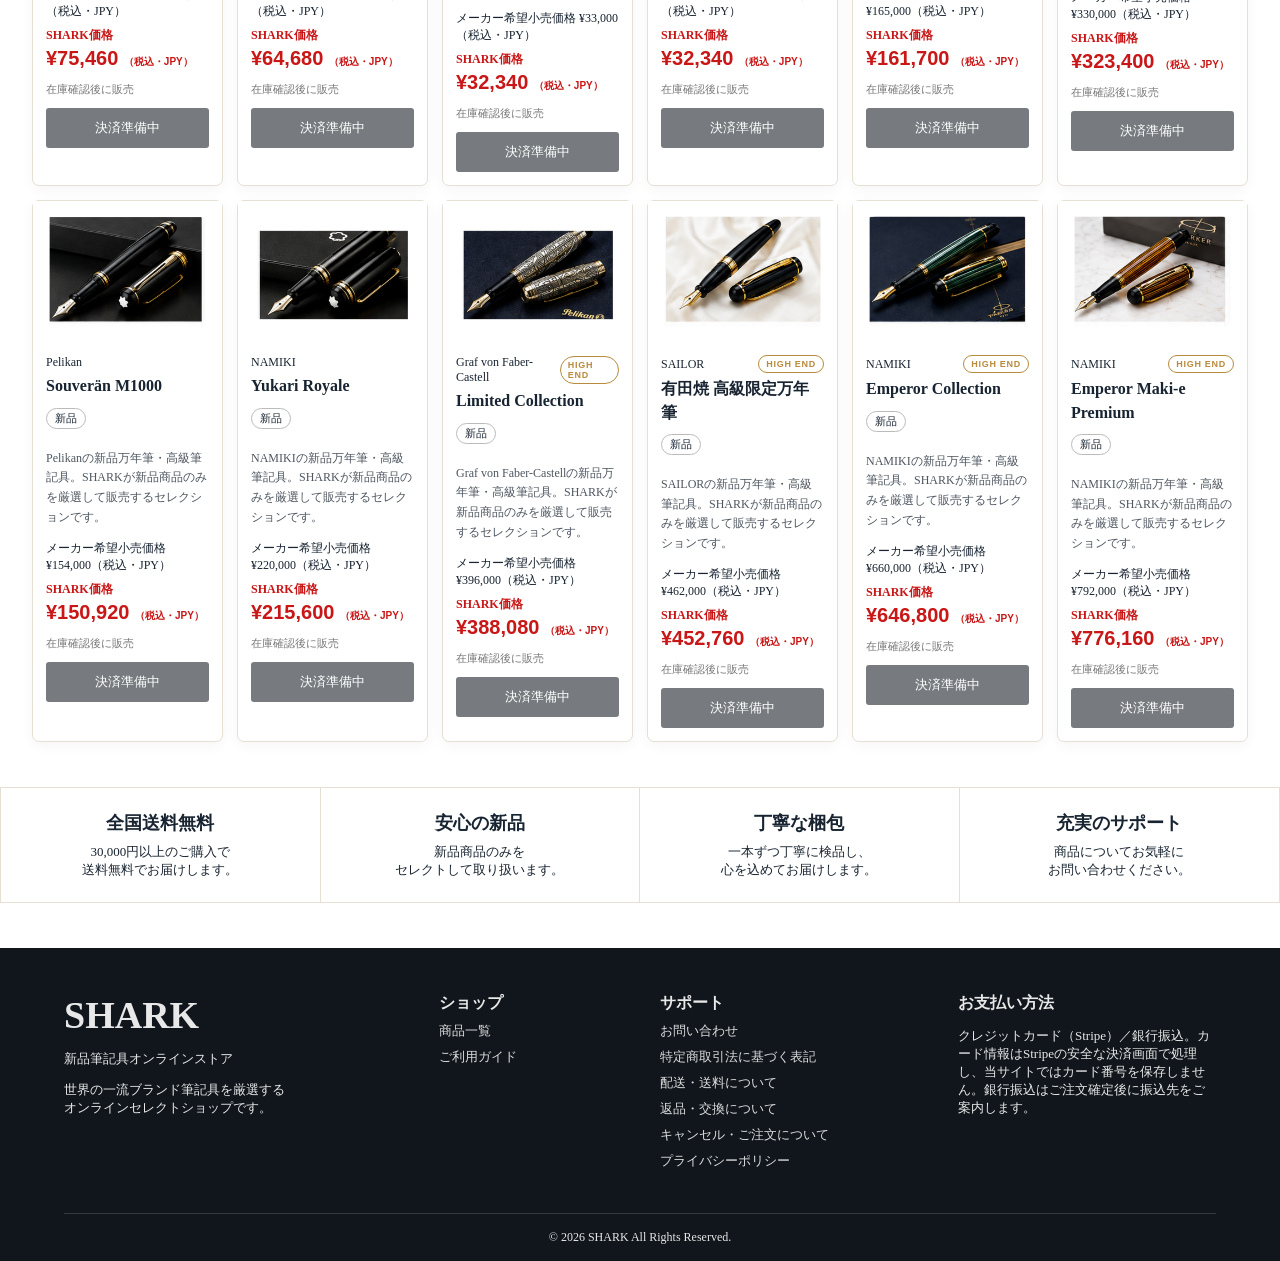
==== commit 4ff8e5b9: "Add files via upload" ====
--- a/index.html
+++ b/index.html
@@ -21,6 +21,6 @@
 <footer><div class="footer-grid"><div><h2>SHARK</h2><p>新品筆記具オンラインストア</p><p>世界の一流ブランド筆記具を厳選する<br>オンラインセレクトショップです。</p></div>
 <div><b>ショップ</b><a href="#products">商品一覧</a><a href="guide.html">ご利用ガイド</a></div>
 <div><b>サポート</b><a href="contact.html">お問い合わせ</a><a href="legal.html">特定商取引法に基づく表記</a><a href="shipping.html">配送・送料について</a><a href="returns.html">返品・交換について</a><a href="terms.html">キャンセル・ご注文について</a><a href="privacy.html">プライバシーポリシー</a></div>
-<div><b>お支払い方法</b><p>クレジットカード等。決済情報はStripeの安全な決済画面で処理し、当サイトではカード番号を保存しません。</p></div></div><div class="copyright">© 2026 SHARK All Rights Reserved.</div></footer>
+<div><b>お支払い方法</b><p>クレジットカード（Stripe）／銀行振込。カード情報はStripeの安全な決済画面で処理し、当サイトではカード番号を保存しません。銀行振込はご注文確定後に振込先をご案内します。</p></div></div><div class="copyright">© 2026 SHARK All Rights Reserved.</div></footer>
 <script>window.PRODUCTS=[{"brand": "Montblanc", "name": "Meisterstück 149", "msrp": 150700, "price": 147686, "image": "images/products/pilot-cavalier.jpg", "condition": "新品", "currency": "JPY", "description": "大型ボディを特徴とする高級万年筆。新品商品として取り扱うセレクション。", "stock": "在庫確認後に販売", "stripe_url": ""}, {"brand": "Pelikan", "name": "Toledo M700", "msrp": 143000, "price": 140140, "image": "images/products/pilot-elite95s.jpg", "condition": "新品", "currency": "JPY", "description": "装飾胴軸を特徴とする高級万年筆。新品商品として取り扱うセレクション。", "stock": "在庫確認後に販売", "stripe_url": ""}, {"brand": "PILOT", "name": "CUSTOM 743", "msrp": 60500, "price": 59290, "image": "images/products/pilot-custom74.jpg", "condition": "新品", "currency": "JPY", "description": "14K大型ペン先を採用した新品万年筆。日常筆記から長文筆記まで使いやすいバランス型モデル。", "stock": "在庫確認後に販売", "stripe_url": ""}, {"brand": "PILOT", "name": "CUSTOM 823", "msrp": 66000, "price": 64680, "image": "images/products/pilot-custom743.jpg", "condition": "新品", "currency": "JPY", "description": "プランジャー式吸入機構を備えた新品万年筆。大容量インクと安定した筆記感が特長。", "stock": "在庫確認後に販売", "stripe_url": ""}, {"brand": "PILOT", "name": "CUSTOM 845", "msrp": 132000, "price": 129360, "image": "images/products/pilot-custom823.jpg", "condition": "新品", "currency": "JPY", "description": "エボナイト軸に漆仕上げを施した新品の上位万年筆。大型18Kペン先を採用。", "stock": "在庫確認後に販売", "stripe_url": ""}, {"brand": "SAILOR", "name": "Professional Gear Slim", "msrp": 26400, "price": 25872, "image": "images/products/pilot-custom845.jpg", "condition": "新品", "currency": "JPY", "description": "SAILORの新品万年筆・高級筆記具。SHARKが新品商品のみを厳選して販売するセレクションです。", "stock": "在庫確認後に販売", "stripe_url": ""}, {"brand": "SAILOR", "name": "Professional Gear 銀 デモンストレーター", "msrp": 77000, "price": 75460, "image": "images/products/sailor-teatime-slim.jpg", "condition": "新品", "currency": "JPY", "description": "SAILORの新品万年筆・高級筆記具。SHARKが新品商品のみを厳選して販売するセレクションです。", "stock": "在庫確認後に販売", "stripe_url": ""}, {"brand": "SAILOR", "name": "Professional Gear 金 ネイビー", "msrp": 66000, "price": 64680, "image": "images/products/sailor-teatime-matcha.jpg", "condition": "新品", "currency": "JPY", "description": "SAILORの新品万年筆・高級筆記具。SHARKが新品商品のみを厳選して販売するセレクションです。", "stock": "在庫確認後に販売", "stripe_url": ""}, {"brand": "SAILOR", "name": "世界のティータイム モロッカンミントティー", "msrp": 33000, "price": 32340, "image": "images/products/sailor-pg-slim21.jpg", "condition": "新品", "currency": "JPY", "description": "SAILORの新品万年筆・高級筆記具。SHARKが新品商品のみを厳選して販売するセレクションです。", "stock": "在庫確認後に販売", "stripe_url": ""}, {"brand": "SAILOR", "name": "世界のティータイム アフタヌーンティー", "msrp": 33000, "price": 32340, "image": "images/products/sailor-pg-demo.jpg", "condition": "新品", "currency": "JPY", "description": "SAILORの新品万年筆・高級筆記具。SHARKが新品商品のみを厳選して販売するセレクションです。", "stock": "在庫確認後に販売", "stripe_url": ""}, {"brand": "SAILOR", "name": "Professional Gear King of Pen", "msrp": 165000, "price": 161700, "image": "images/products/sailor-anchor-gold.jpg", "condition": "新品", "currency": "JPY", "description": "SAILORの新品万年筆・高級筆記具。SHARKが新品商品のみを厳選して販売するセレクションです。", "stock": "在庫確認後に販売", "stripe_url": ""}, {"brand": "SAILOR", "name": "有田焼 創業400年記念 万年筆", "msrp": 330000, "price": 323400, "image": "images/products/sailor-kop-matcha.jpg", "condition": "新品", "currency": "JPY", "description": "SAILORの新品万年筆・高級筆記具。SHARKが新品商品のみを厳選して販売するセレクションです。", "stock": "在庫確認後に販売", "stripe_url": ""}, {"brand": "Pelikan", "name": "Souverän M1000", "msrp": 154000, "price": 150920, "image": "images/products/sailor-pg-demo.jpg", "condition": "新品", "currency": "JPY", "description": "Pelikanの新品万年筆・高級筆記具。SHARKが新品商品のみを厳選して販売するセレクションです。", "stock": "在庫確認後に販売", "stripe_url": ""}, {"brand": "NAMIKI", "name": "Yukari Royale", "msrp": 220000, "price": 215600, "image": "images/products/sailor-anchor-gold.jpg", "condition": "新品", "currency": "JPY", "description": "NAMIKIの新品万年筆・高級筆記具。SHARKが新品商品のみを厳選して販売するセレクションです。", "stock": "在庫確認後に販売", "stripe_url": ""}, {"brand": "Graf von Faber-Castell", "name": "Limited Collection", "msrp": 396000, "price": 388080, "image": "images/products/sailor-kop-matcha.jpg", "condition": "新品", "currency": "JPY", "description": "Graf von Faber-Castellの新品万年筆・高級筆記具。SHARKが新品商品のみを厳選して販売するセレクションです。", "stock": "在庫確認後に販売", "stripe_url": ""}, {"brand": "SAILOR", "name": "有田焼 高級限定万年筆", "msrp": 462000, "price": 452760, "image": "images/products/sailor-teatime-slim.jpg", "condition": "新品", "currency": "JPY", "description": "SAILORの新品万年筆・高級筆記具。SHARKが新品商品のみを厳選して販売するセレクションです。", "stock": "在庫確認後に販売", "stripe_url": ""}, {"brand": "NAMIKI", "name": "Emperor Collection", "msrp": 660000, "price": 646800, "image": "images/products/sailor-teatime-matcha.jpg", "condition": "新品", "currency": "JPY", "description": "NAMIKIの新品万年筆・高級筆記具。SHARKが新品商品のみを厳選して販売するセレクションです。", "stock": "在庫確認後に販売", "stripe_url": ""}, {"brand": "NAMIKI", "name": "Emperor Maki-e Premium", "msrp": 792000, "price": 776160, "image": "images/products/sailor-pg-slim21.jpg", "condition": "新品", "currency": "JPY", "description": "NAMIKIの新品万年筆・高級筆記具。SHARKが新品商品のみを厳選して販売するセレクションです。", "stock": "在庫確認後に販売", "stripe_url": ""}];</script>
 <script src="script.js"></script></body></html>
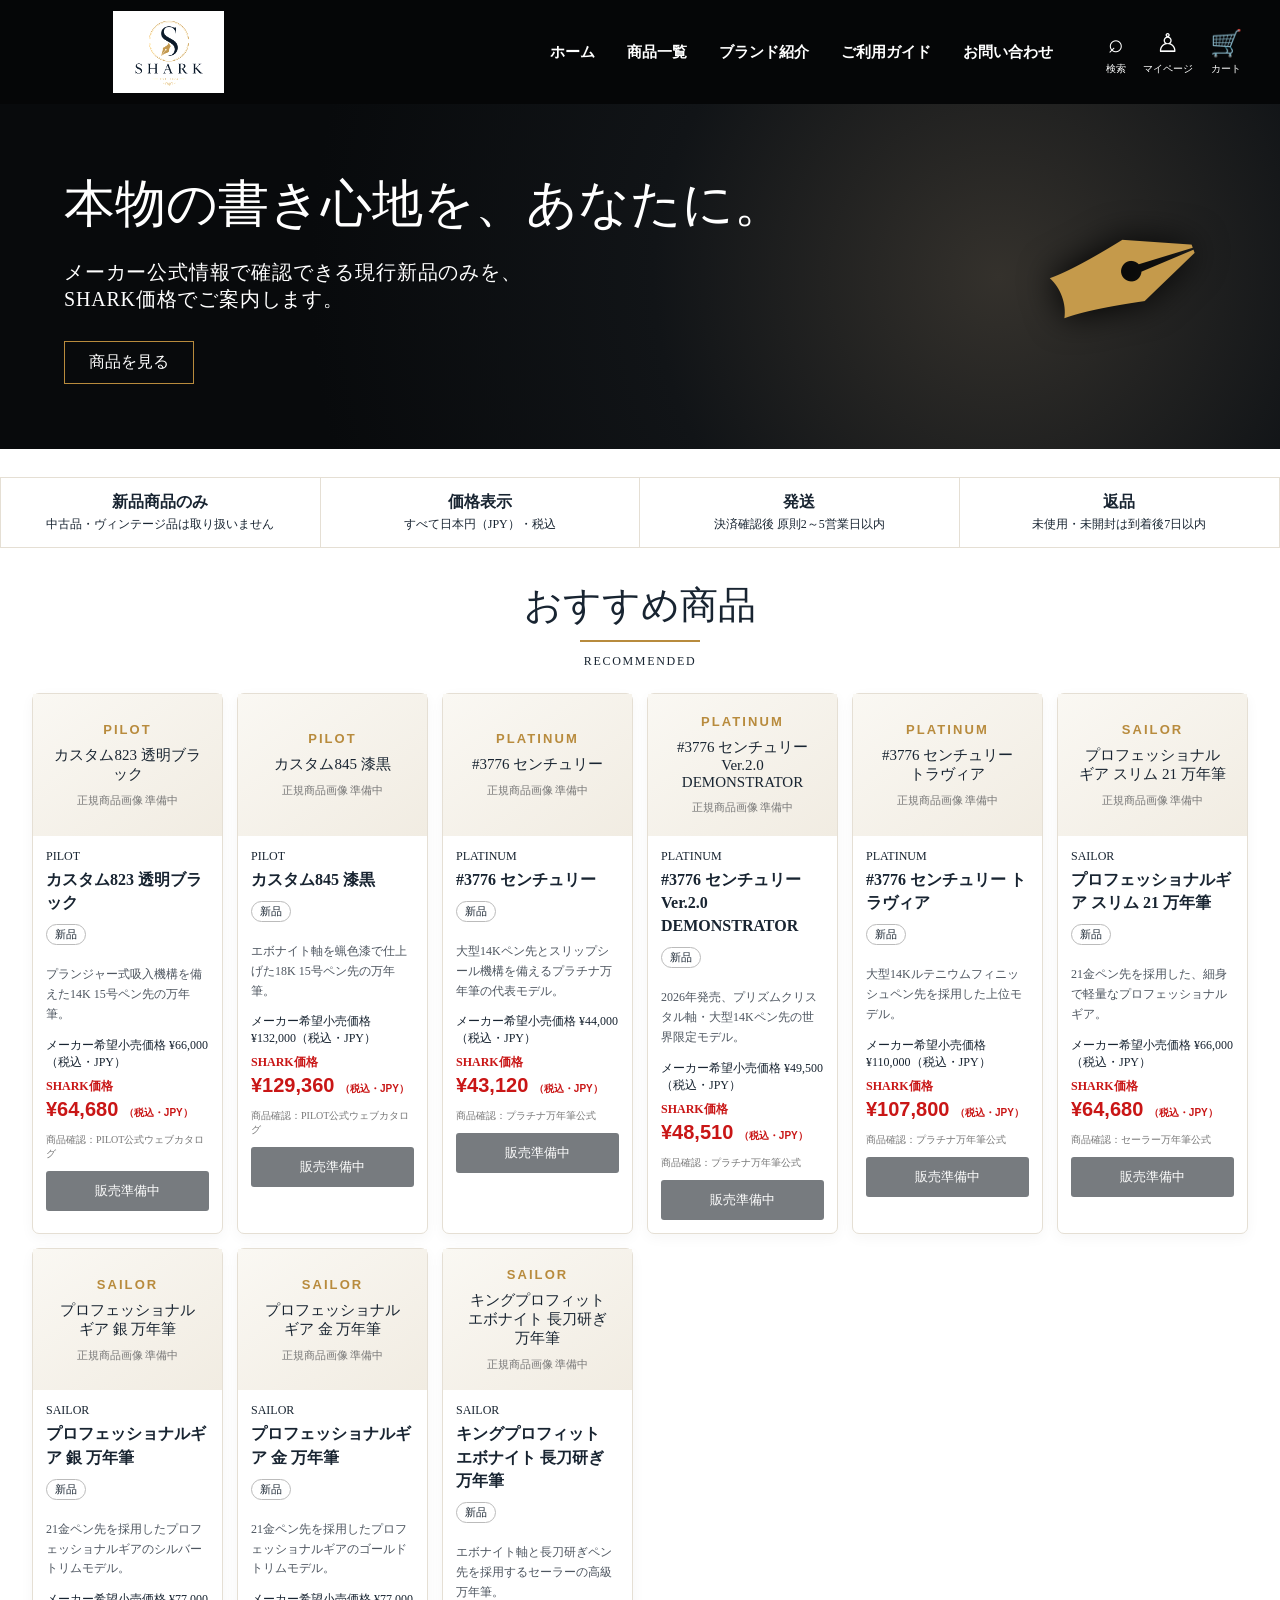
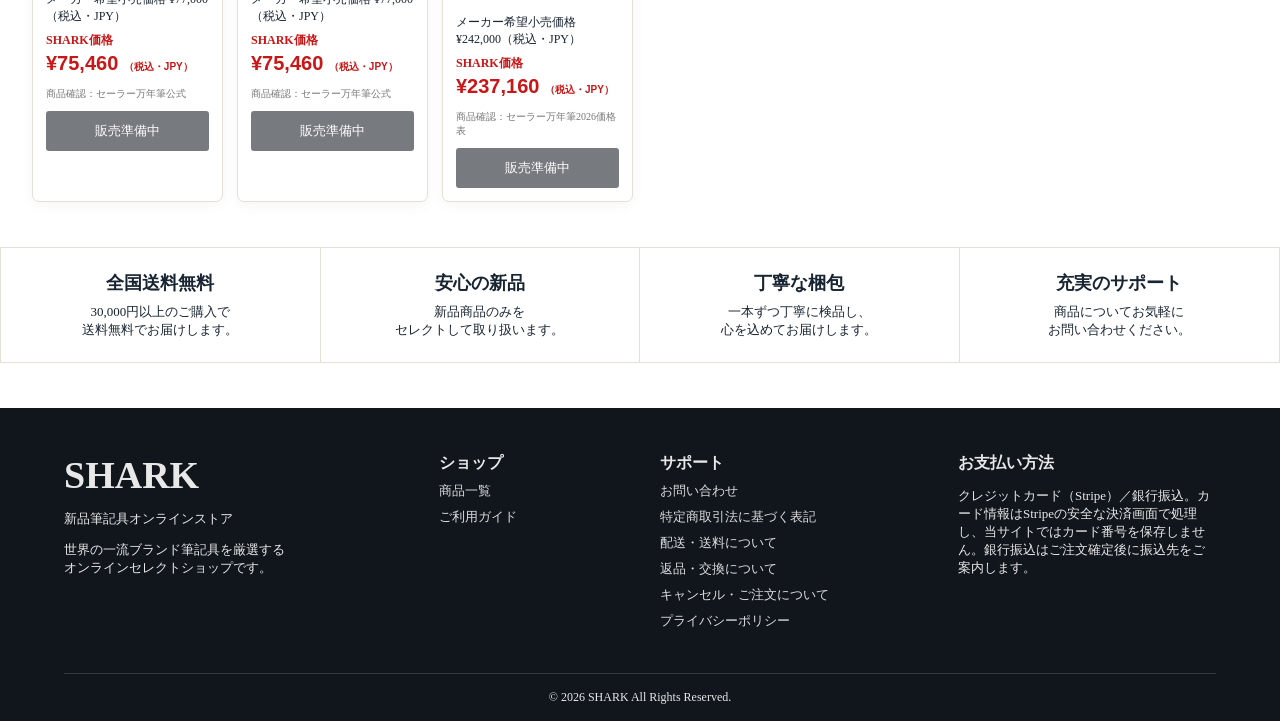
==== commit 431e4713: "Add files via upload" ====
--- a/index.html
+++ b/index.html
@@ -8,7 +8,7 @@
 <nav><a href="index.html">ホーム</a><a href="#products">商品一覧</a><a href="#brands">ブランド紹介</a><a href="guide.html">ご利用ガイド</a><a href="contact.html">お問い合わせ</a></nav>
 <div class="tools"><span>⌕<small>検索</small></span><span>♙<small>マイページ</small></span><span>🛒<small>カート</small></span></div></header>
 <main>
-<section class="hero"><div><h1>本物の書き心地を、あなたに。</h1><p>数千円台から約80万円クラスまで、<br>世界の一流ブランド筆記具をSHARK価格でお届けします。</p><a href="#products" class="hero-btn">商品を見る</a></div><div class="hero-pen">✒</div></section>
+<section class="hero"><div><h1>本物の書き心地を、あなたに。</h1><p>メーカー公式情報で確認できる現行新品のみを、<br>SHARK価格でご案内します。</p><a href="#products" class="hero-btn">商品を見る</a></div><div class="hero-pen">✒</div></section>
 <section class="trust-strip">
 <div><b>新品商品のみ</b><span>中古品・ヴィンテージ品は取り扱いません</span></div>
 <div><b>価格表示</b><span>すべて日本円（JPY）・税込</span></div>
@@ -22,5 +22,5 @@
 <div><b>ショップ</b><a href="#products">商品一覧</a><a href="guide.html">ご利用ガイド</a></div>
 <div><b>サポート</b><a href="contact.html">お問い合わせ</a><a href="legal.html">特定商取引法に基づく表記</a><a href="shipping.html">配送・送料について</a><a href="returns.html">返品・交換について</a><a href="terms.html">キャンセル・ご注文について</a><a href="privacy.html">プライバシーポリシー</a></div>
 <div><b>お支払い方法</b><p>クレジットカード（Stripe）／銀行振込。カード情報はStripeの安全な決済画面で処理し、当サイトではカード番号を保存しません。銀行振込はご注文確定後に振込先をご案内します。</p></div></div><div class="copyright">© 2026 SHARK All Rights Reserved.</div></footer>
-<script>window.PRODUCTS=[{"brand": "Montblanc", "name": "Meisterstück 149", "msrp": 150700, "price": 147686, "image": "images/products/pilot-cavalier.jpg", "condition": "新品", "currency": "JPY", "description": "大型ボディを特徴とする高級万年筆。新品商品として取り扱うセレクション。", "stock": "在庫確認後に販売", "stripe_url": ""}, {"brand": "Pelikan", "name": "Toledo M700", "msrp": 143000, "price": 140140, "image": "images/products/pilot-elite95s.jpg", "condition": "新品", "currency": "JPY", "description": "装飾胴軸を特徴とする高級万年筆。新品商品として取り扱うセレクション。", "stock": "在庫確認後に販売", "stripe_url": ""}, {"brand": "PILOT", "name": "CUSTOM 743", "msrp": 60500, "price": 59290, "image": "images/products/pilot-custom74.jpg", "condition": "新品", "currency": "JPY", "description": "14K大型ペン先を採用した新品万年筆。日常筆記から長文筆記まで使いやすいバランス型モデル。", "stock": "在庫確認後に販売", "stripe_url": ""}, {"brand": "PILOT", "name": "CUSTOM 823", "msrp": 66000, "price": 64680, "image": "images/products/pilot-custom743.jpg", "condition": "新品", "currency": "JPY", "description": "プランジャー式吸入機構を備えた新品万年筆。大容量インクと安定した筆記感が特長。", "stock": "在庫確認後に販売", "stripe_url": ""}, {"brand": "PILOT", "name": "CUSTOM 845", "msrp": 132000, "price": 129360, "image": "images/products/pilot-custom823.jpg", "condition": "新品", "currency": "JPY", "description": "エボナイト軸に漆仕上げを施した新品の上位万年筆。大型18Kペン先を採用。", "stock": "在庫確認後に販売", "stripe_url": ""}, {"brand": "SAILOR", "name": "Professional Gear Slim", "msrp": 26400, "price": 25872, "image": "images/products/pilot-custom845.jpg", "condition": "新品", "currency": "JPY", "description": "SAILORの新品万年筆・高級筆記具。SHARKが新品商品のみを厳選して販売するセレクションです。", "stock": "在庫確認後に販売", "stripe_url": ""}, {"brand": "SAILOR", "name": "Professional Gear 銀 デモンストレーター", "msrp": 77000, "price": 75460, "image": "images/products/sailor-teatime-slim.jpg", "condition": "新品", "currency": "JPY", "description": "SAILORの新品万年筆・高級筆記具。SHARKが新品商品のみを厳選して販売するセレクションです。", "stock": "在庫確認後に販売", "stripe_url": ""}, {"brand": "SAILOR", "name": "Professional Gear 金 ネイビー", "msrp": 66000, "price": 64680, "image": "images/products/sailor-teatime-matcha.jpg", "condition": "新品", "currency": "JPY", "description": "SAILORの新品万年筆・高級筆記具。SHARKが新品商品のみを厳選して販売するセレクションです。", "stock": "在庫確認後に販売", "stripe_url": ""}, {"brand": "SAILOR", "name": "世界のティータイム モロッカンミントティー", "msrp": 33000, "price": 32340, "image": "images/products/sailor-pg-slim21.jpg", "condition": "新品", "currency": "JPY", "description": "SAILORの新品万年筆・高級筆記具。SHARKが新品商品のみを厳選して販売するセレクションです。", "stock": "在庫確認後に販売", "stripe_url": ""}, {"brand": "SAILOR", "name": "世界のティータイム アフタヌーンティー", "msrp": 33000, "price": 32340, "image": "images/products/sailor-pg-demo.jpg", "condition": "新品", "currency": "JPY", "description": "SAILORの新品万年筆・高級筆記具。SHARKが新品商品のみを厳選して販売するセレクションです。", "stock": "在庫確認後に販売", "stripe_url": ""}, {"brand": "SAILOR", "name": "Professional Gear King of Pen", "msrp": 165000, "price": 161700, "image": "images/products/sailor-anchor-gold.jpg", "condition": "新品", "currency": "JPY", "description": "SAILORの新品万年筆・高級筆記具。SHARKが新品商品のみを厳選して販売するセレクションです。", "stock": "在庫確認後に販売", "stripe_url": ""}, {"brand": "SAILOR", "name": "有田焼 創業400年記念 万年筆", "msrp": 330000, "price": 323400, "image": "images/products/sailor-kop-matcha.jpg", "condition": "新品", "currency": "JPY", "description": "SAILORの新品万年筆・高級筆記具。SHARKが新品商品のみを厳選して販売するセレクションです。", "stock": "在庫確認後に販売", "stripe_url": ""}, {"brand": "Pelikan", "name": "Souverän M1000", "msrp": 154000, "price": 150920, "image": "images/products/sailor-pg-demo.jpg", "condition": "新品", "currency": "JPY", "description": "Pelikanの新品万年筆・高級筆記具。SHARKが新品商品のみを厳選して販売するセレクションです。", "stock": "在庫確認後に販売", "stripe_url": ""}, {"brand": "NAMIKI", "name": "Yukari Royale", "msrp": 220000, "price": 215600, "image": "images/products/sailor-anchor-gold.jpg", "condition": "新品", "currency": "JPY", "description": "NAMIKIの新品万年筆・高級筆記具。SHARKが新品商品のみを厳選して販売するセレクションです。", "stock": "在庫確認後に販売", "stripe_url": ""}, {"brand": "Graf von Faber-Castell", "name": "Limited Collection", "msrp": 396000, "price": 388080, "image": "images/products/sailor-kop-matcha.jpg", "condition": "新品", "currency": "JPY", "description": "Graf von Faber-Castellの新品万年筆・高級筆記具。SHARKが新品商品のみを厳選して販売するセレクションです。", "stock": "在庫確認後に販売", "stripe_url": ""}, {"brand": "SAILOR", "name": "有田焼 高級限定万年筆", "msrp": 462000, "price": 452760, "image": "images/products/sailor-teatime-slim.jpg", "condition": "新品", "currency": "JPY", "description": "SAILORの新品万年筆・高級筆記具。SHARKが新品商品のみを厳選して販売するセレクションです。", "stock": "在庫確認後に販売", "stripe_url": ""}, {"brand": "NAMIKI", "name": "Emperor Collection", "msrp": 660000, "price": 646800, "image": "images/products/sailor-teatime-matcha.jpg", "condition": "新品", "currency": "JPY", "description": "NAMIKIの新品万年筆・高級筆記具。SHARKが新品商品のみを厳選して販売するセレクションです。", "stock": "在庫確認後に販売", "stripe_url": ""}, {"brand": "NAMIKI", "name": "Emperor Maki-e Premium", "msrp": 792000, "price": 776160, "image": "images/products/sailor-pg-slim21.jpg", "condition": "新品", "currency": "JPY", "description": "NAMIKIの新品万年筆・高級筆記具。SHARKが新品商品のみを厳選して販売するセレクションです。", "stock": "在庫確認後に販売", "stripe_url": ""}];</script>
+<script>window.PRODUCTS=[{"brand": "PILOT", "name": "カスタム823 透明ブラック", "msrp": 66000, "price": 64680, "condition": "新品", "currency": "JPY", "description": "プランジャー式吸入機構を備えた14K 15号ペン先の万年筆。", "stock": "販売準備中", "image": "", "source": "PILOT公式ウェブカタログ", "pricing_rule": "メーカー希望小売価格（税込）の98%を計算後、1円単位を切り捨て"}, {"brand": "PILOT", "name": "カスタム845 漆黒", "msrp": 132000, "price": 129360, "condition": "新品", "currency": "JPY", "description": "エボナイト軸を蝋色漆で仕上げた18K 15号ペン先の万年筆。", "stock": "販売準備中", "image": "", "source": "PILOT公式ウェブカタログ", "pricing_rule": "メーカー希望小売価格（税込）の98%を計算後、1円単位を切り捨て"}, {"brand": "PLATINUM", "name": "#3776 センチュリー", "msrp": 44000, "price": 43120, "condition": "新品", "currency": "JPY", "description": "大型14Kペン先とスリップシール機構を備えるプラチナ万年筆の代表モデル。", "stock": "販売準備中", "image": "", "source": "プラチナ万年筆公式", "pricing_rule": "メーカー希望小売価格（税込）の98%を計算後、1円単位を切り捨て"}, {"brand": "PLATINUM", "name": "#3776 センチュリー Ver.2.0 DEMONSTRATOR", "msrp": 49500, "price": 48510, "condition": "新品", "currency": "JPY", "description": "2026年発売、プリズムクリスタル軸・大型14Kペン先の世界限定モデル。", "stock": "販売準備中", "image": "", "source": "プラチナ万年筆公式", "pricing_rule": "メーカー希望小売価格（税込）の98%を計算後、1円単位を切り捨て"}, {"brand": "PLATINUM", "name": "#3776 センチュリー トラヴィア", "msrp": 110000, "price": 107800, "condition": "新品", "currency": "JPY", "description": "大型14Kルテニウムフィニッシュペン先を採用した上位モデル。", "stock": "販売準備中", "image": "", "source": "プラチナ万年筆公式", "pricing_rule": "メーカー希望小売価格（税込）の98%を計算後、1円単位を切り捨て"}, {"brand": "SAILOR", "name": "プロフェッショナルギア スリム 21 万年筆", "msrp": 66000, "price": 64680, "condition": "新品", "currency": "JPY", "description": "21金ペン先を採用した、細身で軽量なプロフェッショナルギア。", "stock": "販売準備中", "image": "", "source": "セーラー万年筆公式", "pricing_rule": "メーカー希望小売価格（税込）の98%を計算後、1円単位を切り捨て"}, {"brand": "SAILOR", "name": "プロフェッショナルギア 銀 万年筆", "msrp": 77000, "price": 75460, "condition": "新品", "currency": "JPY", "description": "21金ペン先を採用したプロフェッショナルギアのシルバートリムモデル。", "stock": "販売準備中", "image": "", "source": "セーラー万年筆公式", "pricing_rule": "メーカー希望小売価格（税込）の98%を計算後、1円単位を切り捨て"}, {"brand": "SAILOR", "name": "プロフェッショナルギア 金 万年筆", "msrp": 77000, "price": 75460, "condition": "新品", "currency": "JPY", "description": "21金ペン先を採用したプロフェッショナルギアのゴールドトリムモデル。", "stock": "販売準備中", "image": "", "source": "セーラー万年筆公式", "pricing_rule": "メーカー希望小売価格（税込）の98%を計算後、1円単位を切り捨て"}, {"brand": "SAILOR", "name": "キングプロフィット エボナイト 長刀研ぎ 万年筆", "msrp": 242000, "price": 237160, "condition": "新品", "currency": "JPY", "description": "エボナイト軸と長刀研ぎペン先を採用するセーラーの高級万年筆。", "stock": "販売準備中", "image": "", "source": "セーラー万年筆2026価格表", "pricing_rule": "メーカー希望小売価格（税込）の98%を計算後、1円単位を切り捨て"}];</script>
 <script src="script.js"></script></body></html>
--- a/style.css
+++ b/style.css
@@ -58,3 +58,8 @@
 .stock{font-size:11px;color:#777}.cart{display:block;text-align:center;text-decoration:none}
 .cart.disabled{opacity:.55;cursor:not-allowed}
 @media(max-width:720px){.trust-strip{grid-template-columns:1fr 1fr;margin:18px 14px 0}.trust-strip div{border-bottom:1px solid var(--line)}}
+
+.image-pending{width:100%;height:100%;display:flex;flex-direction:column;align-items:center;justify-content:center;padding:20px;text-align:center;background:linear-gradient(145deg,#faf8f3,#f1ece2)}
+.image-pending b{font:700 13px Arial,sans-serif;letter-spacing:.16em;color:var(--gold)}
+.image-pending span{margin:9px 0;font-size:15px}.image-pending small{font-size:11px;color:#777}
+.source-note{font-size:10px;color:#777}.verified-photo{overflow:hidden}
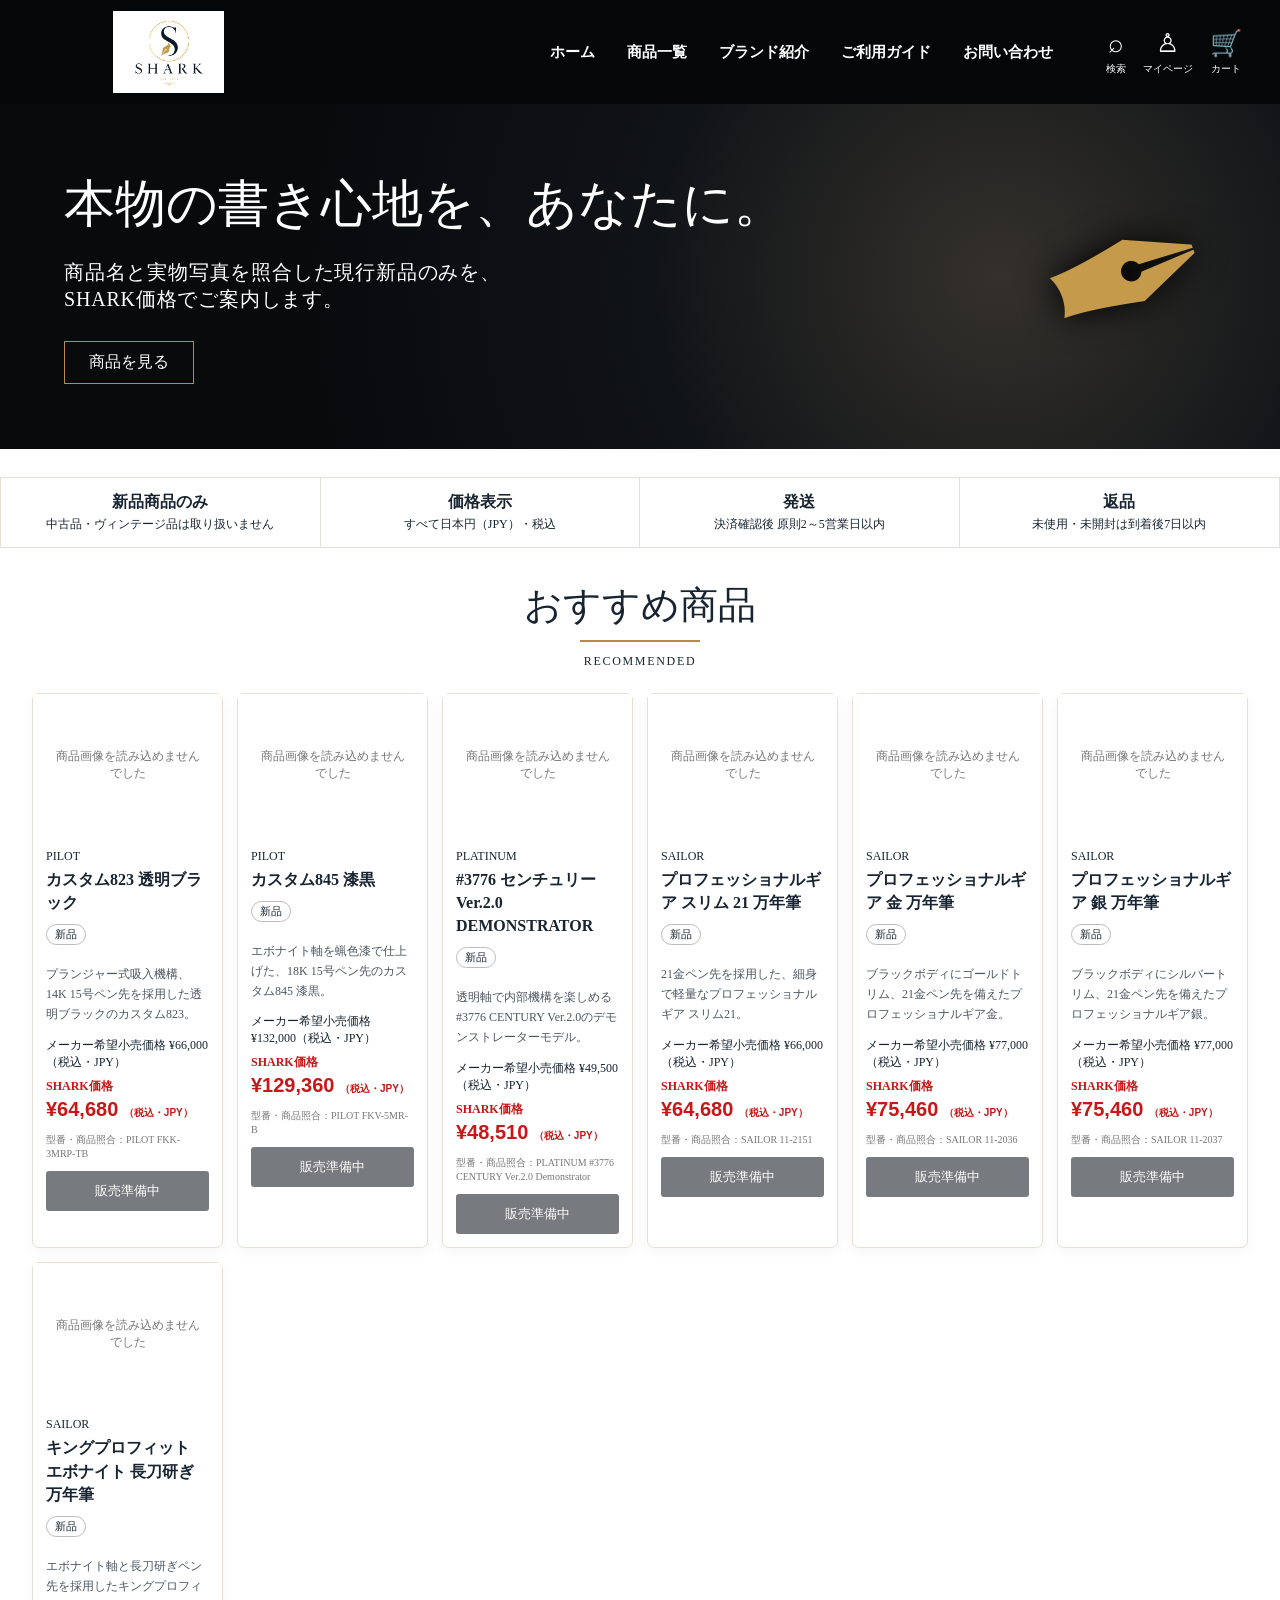
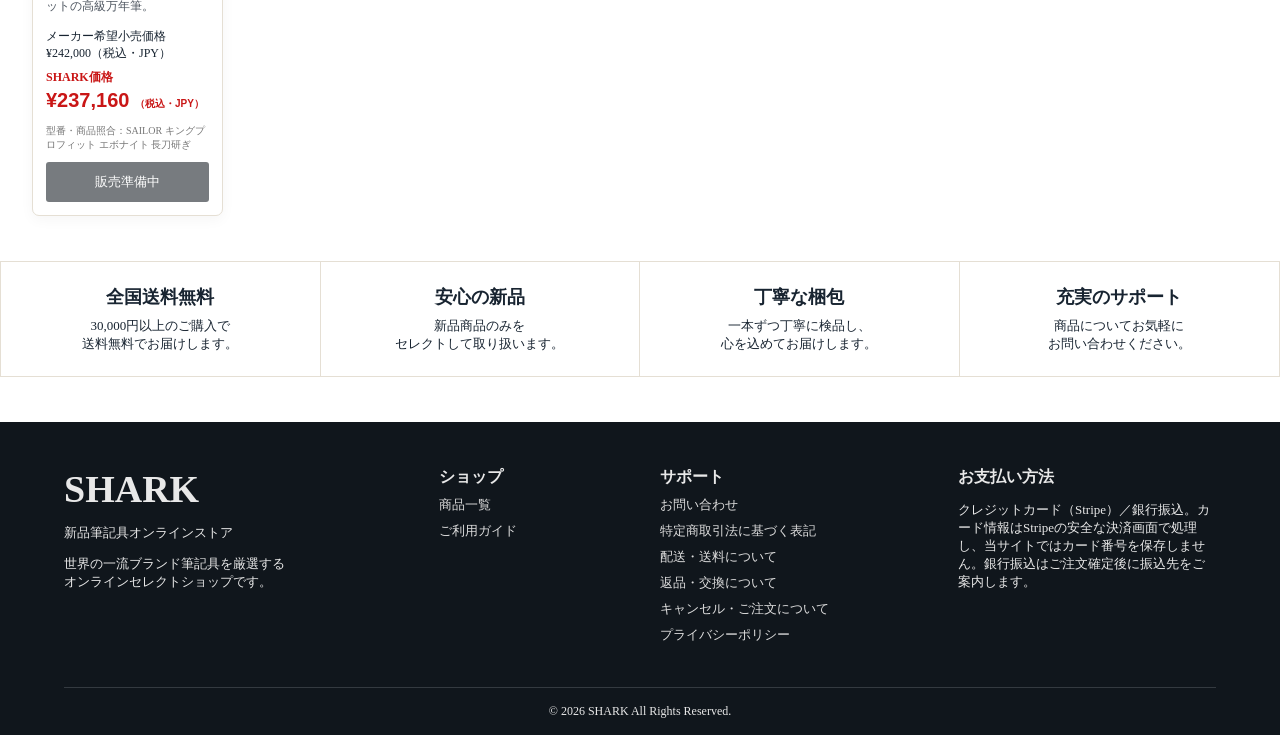
==== commit ea7f6ba7: "Add files via upload" ====
--- a/index.html
+++ b/index.html
@@ -8,7 +8,7 @@
 <nav><a href="index.html">ホーム</a><a href="#products">商品一覧</a><a href="#brands">ブランド紹介</a><a href="guide.html">ご利用ガイド</a><a href="contact.html">お問い合わせ</a></nav>
 <div class="tools"><span>⌕<small>検索</small></span><span>♙<small>マイページ</small></span><span>🛒<small>カート</small></span></div></header>
 <main>
-<section class="hero"><div><h1>本物の書き心地を、あなたに。</h1><p>メーカー公式情報で確認できる現行新品のみを、<br>SHARK価格でご案内します。</p><a href="#products" class="hero-btn">商品を見る</a></div><div class="hero-pen">✒</div></section>
+<section class="hero"><div><h1>本物の書き心地を、あなたに。</h1><p>商品名と実物写真を照合した現行新品のみを、<br>SHARK価格でご案内します。</p><a href="#products" class="hero-btn">商品を見る</a></div><div class="hero-pen">✒</div></section>
 <section class="trust-strip">
 <div><b>新品商品のみ</b><span>中古品・ヴィンテージ品は取り扱いません</span></div>
 <div><b>価格表示</b><span>すべて日本円（JPY）・税込</span></div>
@@ -22,5 +22,5 @@
 <div><b>ショップ</b><a href="#products">商品一覧</a><a href="guide.html">ご利用ガイド</a></div>
 <div><b>サポート</b><a href="contact.html">お問い合わせ</a><a href="legal.html">特定商取引法に基づく表記</a><a href="shipping.html">配送・送料について</a><a href="returns.html">返品・交換について</a><a href="terms.html">キャンセル・ご注文について</a><a href="privacy.html">プライバシーポリシー</a></div>
 <div><b>お支払い方法</b><p>クレジットカード（Stripe）／銀行振込。カード情報はStripeの安全な決済画面で処理し、当サイトではカード番号を保存しません。銀行振込はご注文確定後に振込先をご案内します。</p></div></div><div class="copyright">© 2026 SHARK All Rights Reserved.</div></footer>
-<script>window.PRODUCTS=[{"brand": "PILOT", "name": "カスタム823 透明ブラック", "msrp": 66000, "price": 64680, "condition": "新品", "currency": "JPY", "description": "プランジャー式吸入機構を備えた14K 15号ペン先の万年筆。", "stock": "販売準備中", "image": "", "source": "PILOT公式ウェブカタログ", "pricing_rule": "メーカー希望小売価格（税込）の98%を計算後、1円単位を切り捨て"}, {"brand": "PILOT", "name": "カスタム845 漆黒", "msrp": 132000, "price": 129360, "condition": "新品", "currency": "JPY", "description": "エボナイト軸を蝋色漆で仕上げた18K 15号ペン先の万年筆。", "stock": "販売準備中", "image": "", "source": "PILOT公式ウェブカタログ", "pricing_rule": "メーカー希望小売価格（税込）の98%を計算後、1円単位を切り捨て"}, {"brand": "PLATINUM", "name": "#3776 センチュリー", "msrp": 44000, "price": 43120, "condition": "新品", "currency": "JPY", "description": "大型14Kペン先とスリップシール機構を備えるプラチナ万年筆の代表モデル。", "stock": "販売準備中", "image": "", "source": "プラチナ万年筆公式", "pricing_rule": "メーカー希望小売価格（税込）の98%を計算後、1円単位を切り捨て"}, {"brand": "PLATINUM", "name": "#3776 センチュリー Ver.2.0 DEMONSTRATOR", "msrp": 49500, "price": 48510, "condition": "新品", "currency": "JPY", "description": "2026年発売、プリズムクリスタル軸・大型14Kペン先の世界限定モデル。", "stock": "販売準備中", "image": "", "source": "プラチナ万年筆公式", "pricing_rule": "メーカー希望小売価格（税込）の98%を計算後、1円単位を切り捨て"}, {"brand": "PLATINUM", "name": "#3776 センチュリー トラヴィア", "msrp": 110000, "price": 107800, "condition": "新品", "currency": "JPY", "description": "大型14Kルテニウムフィニッシュペン先を採用した上位モデル。", "stock": "販売準備中", "image": "", "source": "プラチナ万年筆公式", "pricing_rule": "メーカー希望小売価格（税込）の98%を計算後、1円単位を切り捨て"}, {"brand": "SAILOR", "name": "プロフェッショナルギア スリム 21 万年筆", "msrp": 66000, "price": 64680, "condition": "新品", "currency": "JPY", "description": "21金ペン先を採用した、細身で軽量なプロフェッショナルギア。", "stock": "販売準備中", "image": "", "source": "セーラー万年筆公式", "pricing_rule": "メーカー希望小売価格（税込）の98%を計算後、1円単位を切り捨て"}, {"brand": "SAILOR", "name": "プロフェッショナルギア 銀 万年筆", "msrp": 77000, "price": 75460, "condition": "新品", "currency": "JPY", "description": "21金ペン先を採用したプロフェッショナルギアのシルバートリムモデル。", "stock": "販売準備中", "image": "", "source": "セーラー万年筆公式", "pricing_rule": "メーカー希望小売価格（税込）の98%を計算後、1円単位を切り捨て"}, {"brand": "SAILOR", "name": "プロフェッショナルギア 金 万年筆", "msrp": 77000, "price": 75460, "condition": "新品", "currency": "JPY", "description": "21金ペン先を採用したプロフェッショナルギアのゴールドトリムモデル。", "stock": "販売準備中", "image": "", "source": "セーラー万年筆公式", "pricing_rule": "メーカー希望小売価格（税込）の98%を計算後、1円単位を切り捨て"}, {"brand": "SAILOR", "name": "キングプロフィット エボナイト 長刀研ぎ 万年筆", "msrp": 242000, "price": 237160, "condition": "新品", "currency": "JPY", "description": "エボナイト軸と長刀研ぎペン先を採用するセーラーの高級万年筆。", "stock": "販売準備中", "image": "", "source": "セーラー万年筆2026価格表", "pricing_rule": "メーカー希望小売価格（税込）の98%を計算後、1円単位を切り捨て"}];</script>
+<script>window.PRODUCTS=[{"brand": "PILOT", "name": "カスタム823 透明ブラック", "msrp": 66000, "image": "https://www.komamono-honpo.com/syousai_photo/FKK-3MRP-TB.jpg", "description": "プランジャー式吸入機構、14K 15号ペン先を採用した透明ブラックのカスタム823。", "source": "PILOT FKK-3MRP-TB", "price": 64680, "condition": "新品", "currency": "JPY", "stock": "販売準備中"}, {"brand": "PILOT", "name": "カスタム845 漆黒", "msrp": 132000, "image": "https://webcatalog.pilot.co.jp/products/fileDownload?fileID=t010000017957&volumeName=00004", "description": "エボナイト軸を蝋色漆で仕上げた、18K 15号ペン先のカスタム845 漆黒。", "source": "PILOT FKV-5MR-B", "price": 129360, "condition": "新品", "currency": "JPY", "stock": "販売準備中"}, {"brand": "PLATINUM", "name": "#3776 センチュリー Ver.2.0 DEMONSTRATOR", "msrp": 49500, "image": "https://img07.shop-pro.jp/PA01438/253/product/190459059.jpg?cmsp_timestamp=20260208134100", "description": "透明軸で内部機構を楽しめる#3776 CENTURY Ver.2.0のデモンストレーターモデル。", "source": "PLATINUM #3776 CENTURY Ver.2.0 Demonstrator", "price": 48510, "condition": "新品", "currency": "JPY", "stock": "販売準備中"}, {"brand": "SAILOR", "name": "プロフェッショナルギア スリム 21 万年筆", "msrp": 66000, "image": "https://www.pen-house.net/client_info/PENHOUSE/itemimage/48420/48420.jpg", "description": "21金ペン先を採用した、細身で軽量なプロフェッショナルギア スリム21。", "source": "SAILOR 11-2151", "price": 64680, "condition": "新品", "currency": "JPY", "stock": "販売準備中"}, {"brand": "SAILOR", "name": "プロフェッショナルギア 金 万年筆", "msrp": 77000, "image": "https://sailorshop.jp/cdn/shop/products/11-2036_1024x.jpg?v=1671536964", "description": "ブラックボディにゴールドトリム、21金ペン先を備えたプロフェッショナルギア金。", "source": "SAILOR 11-2036", "price": 75460, "condition": "新品", "currency": "JPY", "stock": "販売準備中"}, {"brand": "SAILOR", "name": "プロフェッショナルギア 銀 万年筆", "msrp": 77000, "image": "https://sailorshop.jp/cdn/shop/products/11-2037_1024x.jpg?v=1671536969", "description": "ブラックボディにシルバートリム、21金ペン先を備えたプロフェッショナルギア銀。", "source": "SAILOR 11-2037", "price": 75460, "condition": "新品", "currency": "JPY", "stock": "販売準備中"}, {"brand": "SAILOR", "name": "キングプロフィット エボナイト 長刀研ぎ 万年筆", "msrp": 242000, "image": "https://www.pen-house.net/client_info/PENHOUSE/itemimage/48596/48596.jpg", "description": "エボナイト軸と長刀研ぎペン先を採用したキングプロフィットの高級万年筆。", "source": "SAILOR キングプロフィット エボナイト 長刀研ぎ", "price": 237160, "condition": "新品", "currency": "JPY", "stock": "販売準備中"}];</script>
 <script src="script.js"></script></body></html>
--- a/style.css
+++ b/style.css
@@ -63,3 +63,7 @@
 .image-pending b{font:700 13px Arial,sans-serif;letter-spacing:.16em;color:var(--gold)}
 .image-pending span{margin:9px 0;font-size:15px}.image-pending small{font-size:11px;color:#777}
 .source-note{font-size:10px;color:#777}.verified-photo{overflow:hidden}
+
+.photo img{width:100%;height:100%;object-fit:contain!important;object-position:center;background:#fff;padding:10px}
+.image-error{height:100%;display:grid;place-items:center;text-align:center;padding:20px;color:#777;font-size:12px}
+.source-note{font-size:10px;color:#777;line-height:1.4}
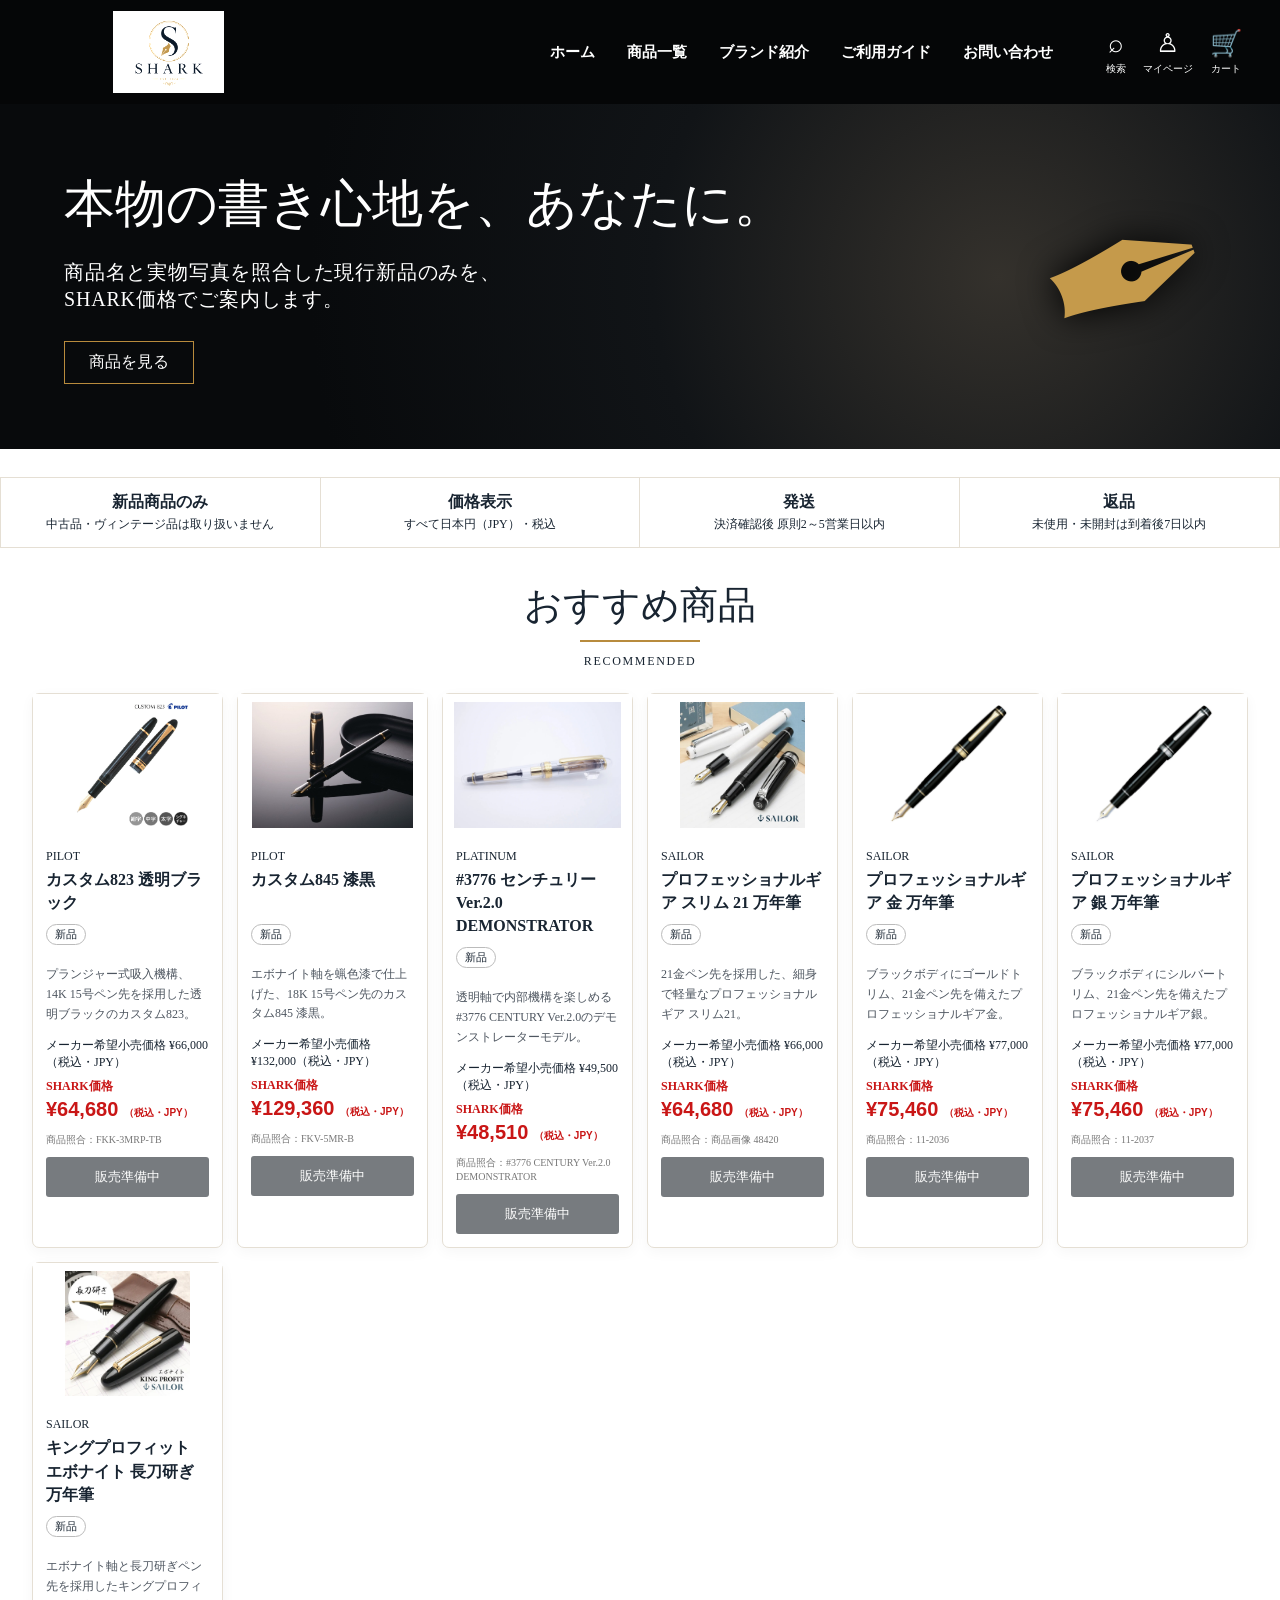
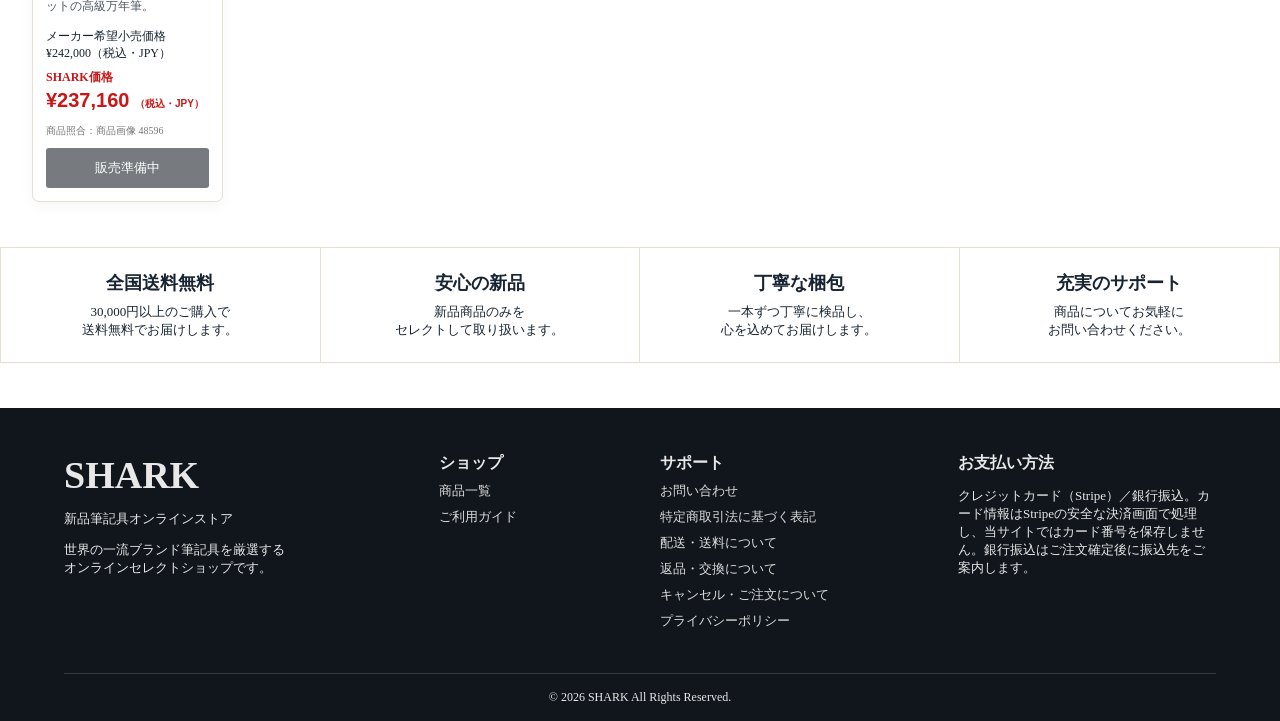
==== commit 937af2d4: "Add files via upload" ====
--- a/index.html
+++ b/index.html
@@ -22,5 +22,5 @@
 <div><b>ショップ</b><a href="#products">商品一覧</a><a href="guide.html">ご利用ガイド</a></div>
 <div><b>サポート</b><a href="contact.html">お問い合わせ</a><a href="legal.html">特定商取引法に基づく表記</a><a href="shipping.html">配送・送料について</a><a href="returns.html">返品・交換について</a><a href="terms.html">キャンセル・ご注文について</a><a href="privacy.html">プライバシーポリシー</a></div>
 <div><b>お支払い方法</b><p>クレジットカード（Stripe）／銀行振込。カード情報はStripeの安全な決済画面で処理し、当サイトではカード番号を保存しません。銀行振込はご注文確定後に振込先をご案内します。</p></div></div><div class="copyright">© 2026 SHARK All Rights Reserved.</div></footer>
-<script>window.PRODUCTS=[{"brand": "PILOT", "name": "カスタム823 透明ブラック", "msrp": 66000, "image": "https://www.komamono-honpo.com/syousai_photo/FKK-3MRP-TB.jpg", "description": "プランジャー式吸入機構、14K 15号ペン先を採用した透明ブラックのカスタム823。", "source": "PILOT FKK-3MRP-TB", "price": 64680, "condition": "新品", "currency": "JPY", "stock": "販売準備中"}, {"brand": "PILOT", "name": "カスタム845 漆黒", "msrp": 132000, "image": "https://webcatalog.pilot.co.jp/products/fileDownload?fileID=t010000017957&volumeName=00004", "description": "エボナイト軸を蝋色漆で仕上げた、18K 15号ペン先のカスタム845 漆黒。", "source": "PILOT FKV-5MR-B", "price": 129360, "condition": "新品", "currency": "JPY", "stock": "販売準備中"}, {"brand": "PLATINUM", "name": "#3776 センチュリー Ver.2.0 DEMONSTRATOR", "msrp": 49500, "image": "https://img07.shop-pro.jp/PA01438/253/product/190459059.jpg?cmsp_timestamp=20260208134100", "description": "透明軸で内部機構を楽しめる#3776 CENTURY Ver.2.0のデモンストレーターモデル。", "source": "PLATINUM #3776 CENTURY Ver.2.0 Demonstrator", "price": 48510, "condition": "新品", "currency": "JPY", "stock": "販売準備中"}, {"brand": "SAILOR", "name": "プロフェッショナルギア スリム 21 万年筆", "msrp": 66000, "image": "https://www.pen-house.net/client_info/PENHOUSE/itemimage/48420/48420.jpg", "description": "21金ペン先を採用した、細身で軽量なプロフェッショナルギア スリム21。", "source": "SAILOR 11-2151", "price": 64680, "condition": "新品", "currency": "JPY", "stock": "販売準備中"}, {"brand": "SAILOR", "name": "プロフェッショナルギア 金 万年筆", "msrp": 77000, "image": "https://sailorshop.jp/cdn/shop/products/11-2036_1024x.jpg?v=1671536964", "description": "ブラックボディにゴールドトリム、21金ペン先を備えたプロフェッショナルギア金。", "source": "SAILOR 11-2036", "price": 75460, "condition": "新品", "currency": "JPY", "stock": "販売準備中"}, {"brand": "SAILOR", "name": "プロフェッショナルギア 銀 万年筆", "msrp": 77000, "image": "https://sailorshop.jp/cdn/shop/products/11-2037_1024x.jpg?v=1671536969", "description": "ブラックボディにシルバートリム、21金ペン先を備えたプロフェッショナルギア銀。", "source": "SAILOR 11-2037", "price": 75460, "condition": "新品", "currency": "JPY", "stock": "販売準備中"}, {"brand": "SAILOR", "name": "キングプロフィット エボナイト 長刀研ぎ 万年筆", "msrp": 242000, "image": "https://www.pen-house.net/client_info/PENHOUSE/itemimage/48596/48596.jpg", "description": "エボナイト軸と長刀研ぎペン先を採用したキングプロフィットの高級万年筆。", "source": "SAILOR キングプロフィット エボナイト 長刀研ぎ", "price": 237160, "condition": "新品", "currency": "JPY", "stock": "販売準備中"}];</script>
+<script>window.PRODUCTS=[{"brand": "PILOT", "name": "カスタム823 透明ブラック", "msrp": 66000, "image": "images/products/pilot-custom823.jpg", "description": "プランジャー式吸入機構、14K 15号ペン先を採用した透明ブラックのカスタム823。", "source": "FKK-3MRP-TB", "price": 64680, "condition": "新品", "currency": "JPY", "stock": "販売準備中"}, {"brand": "PILOT", "name": "カスタム845 漆黒", "msrp": 132000, "image": "images/products/pilot-custom845.jpg", "description": "エボナイト軸を蝋色漆で仕上げた、18K 15号ペン先のカスタム845 漆黒。", "source": "FKV-5MR-B", "price": 129360, "condition": "新品", "currency": "JPY", "stock": "販売準備中"}, {"brand": "PLATINUM", "name": "#3776 センチュリー Ver.2.0 DEMONSTRATOR", "msrp": 49500, "image": "images/products/platinum-3776-v2-demonstrator.jpg", "description": "透明軸で内部機構を楽しめる#3776 CENTURY Ver.2.0のデモンストレーターモデル。", "source": "#3776 CENTURY Ver.2.0 DEMONSTRATOR", "price": 48510, "condition": "新品", "currency": "JPY", "stock": "販売準備中"}, {"brand": "SAILOR", "name": "プロフェッショナルギア スリム 21 万年筆", "msrp": 66000, "image": "images/products/sailor-professional-gear-slim21.jpg", "description": "21金ペン先を採用した、細身で軽量なプロフェッショナルギア スリム21。", "source": "商品画像 48420", "price": 64680, "condition": "新品", "currency": "JPY", "stock": "販売準備中"}, {"brand": "SAILOR", "name": "プロフェッショナルギア 金 万年筆", "msrp": 77000, "image": "images/products/sailor-professional-gear-gold.jpg", "description": "ブラックボディにゴールドトリム、21金ペン先を備えたプロフェッショナルギア金。", "source": "11-2036", "price": 75460, "condition": "新品", "currency": "JPY", "stock": "販売準備中"}, {"brand": "SAILOR", "name": "プロフェッショナルギア 銀 万年筆", "msrp": 77000, "image": "images/products/sailor-professional-gear-silver.jpg", "description": "ブラックボディにシルバートリム、21金ペン先を備えたプロフェッショナルギア銀。", "source": "11-2037", "price": 75460, "condition": "新品", "currency": "JPY", "stock": "販売準備中"}, {"brand": "SAILOR", "name": "キングプロフィット エボナイト 長刀研ぎ 万年筆", "msrp": 242000, "image": "images/products/sailor-king-profit-ebonite-naginata.jpg", "description": "エボナイト軸と長刀研ぎペン先を採用したキングプロフィットの高級万年筆。", "source": "商品画像 48596", "price": 237160, "condition": "新品", "currency": "JPY", "stock": "販売準備中"}];</script>
 <script src="script.js"></script></body></html>
--- a/style.css
+++ b/style.css
@@ -67,3 +67,8 @@
 .photo img{width:100%;height:100%;object-fit:contain!important;object-position:center;background:#fff;padding:10px}
 .image-error{height:100%;display:grid;place-items:center;text-align:center;padding:20px;color:#777;font-size:12px}
 .source-note{font-size:10px;color:#777;line-height:1.4}
+
+/* supplied real-product image presentation */
+.photo{aspect-ratio:4/3;background:#fff;overflow:hidden}
+.photo img{display:block;width:100%;height:100%;object-fit:contain!important;object-position:center;padding:8px;background:#fff}
+.product-card h3{height:auto!important;min-height:46px;overflow:visible!important;white-space:normal!important}
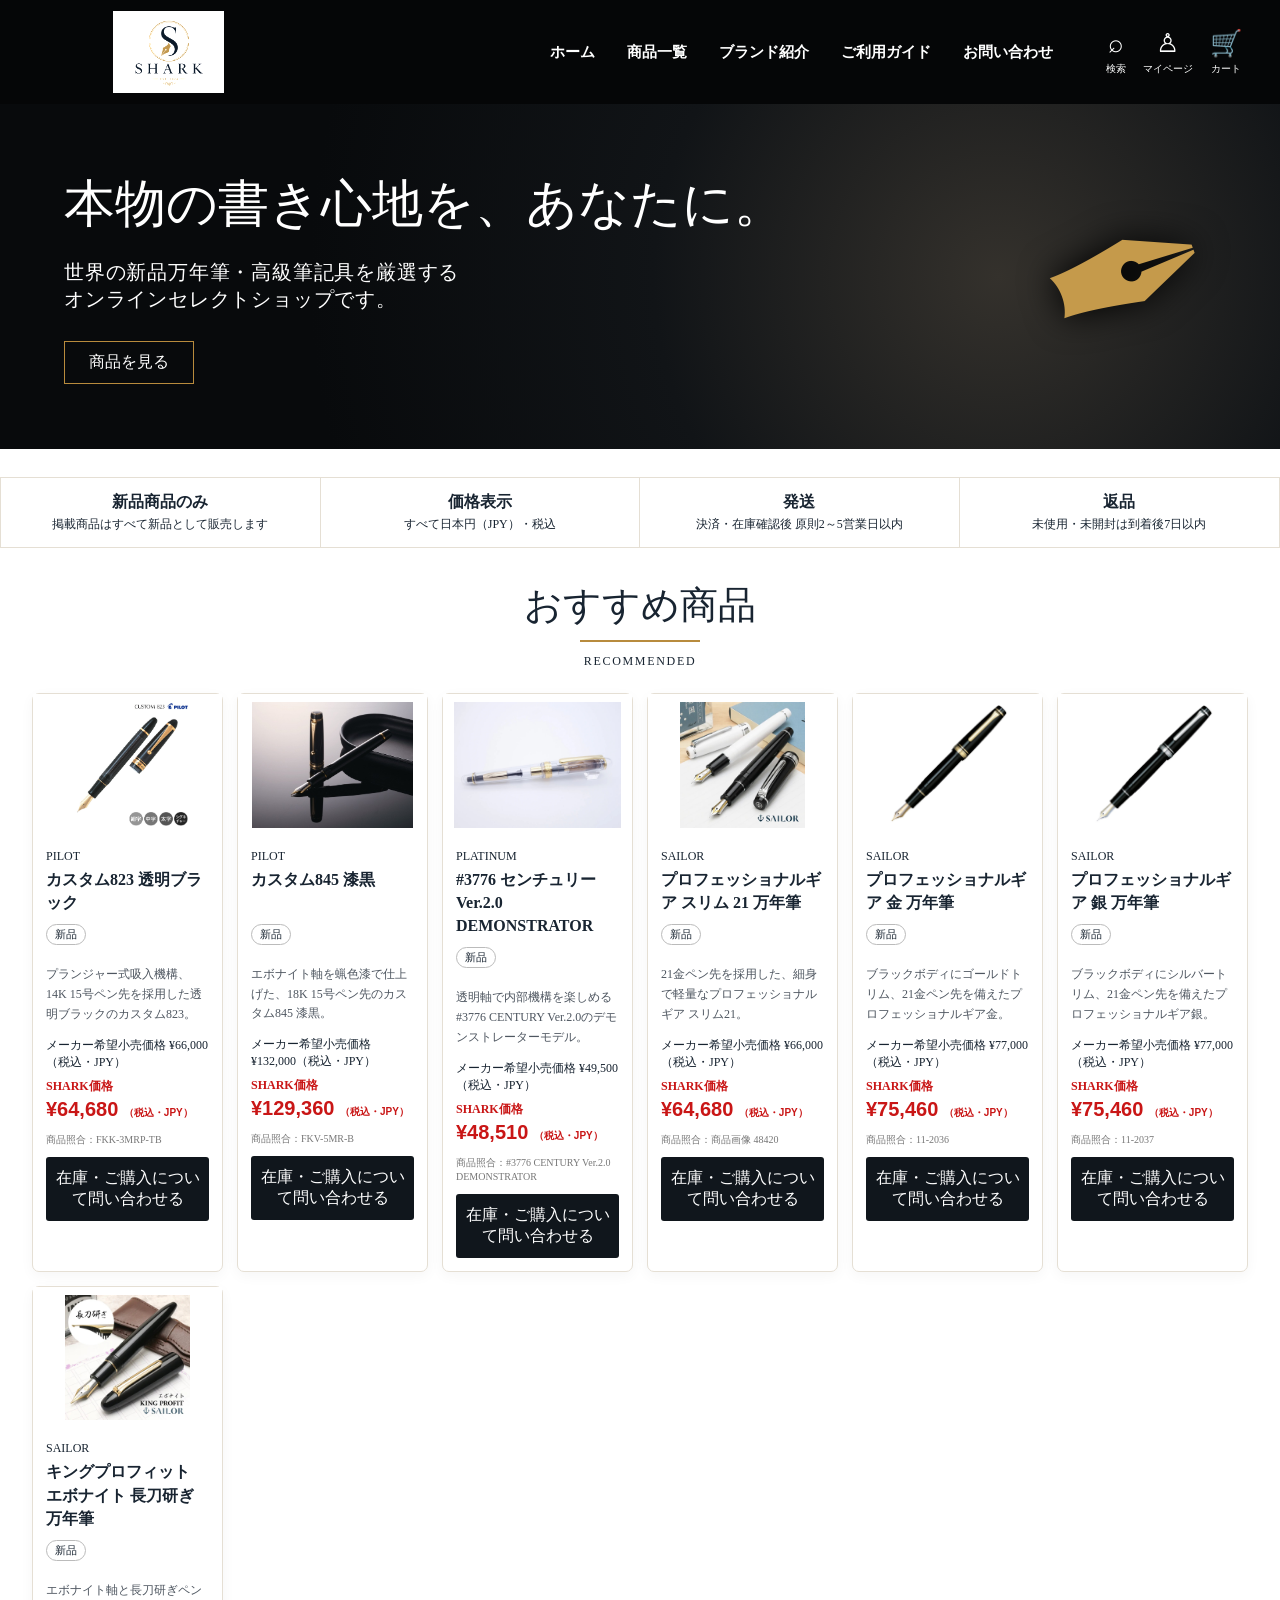
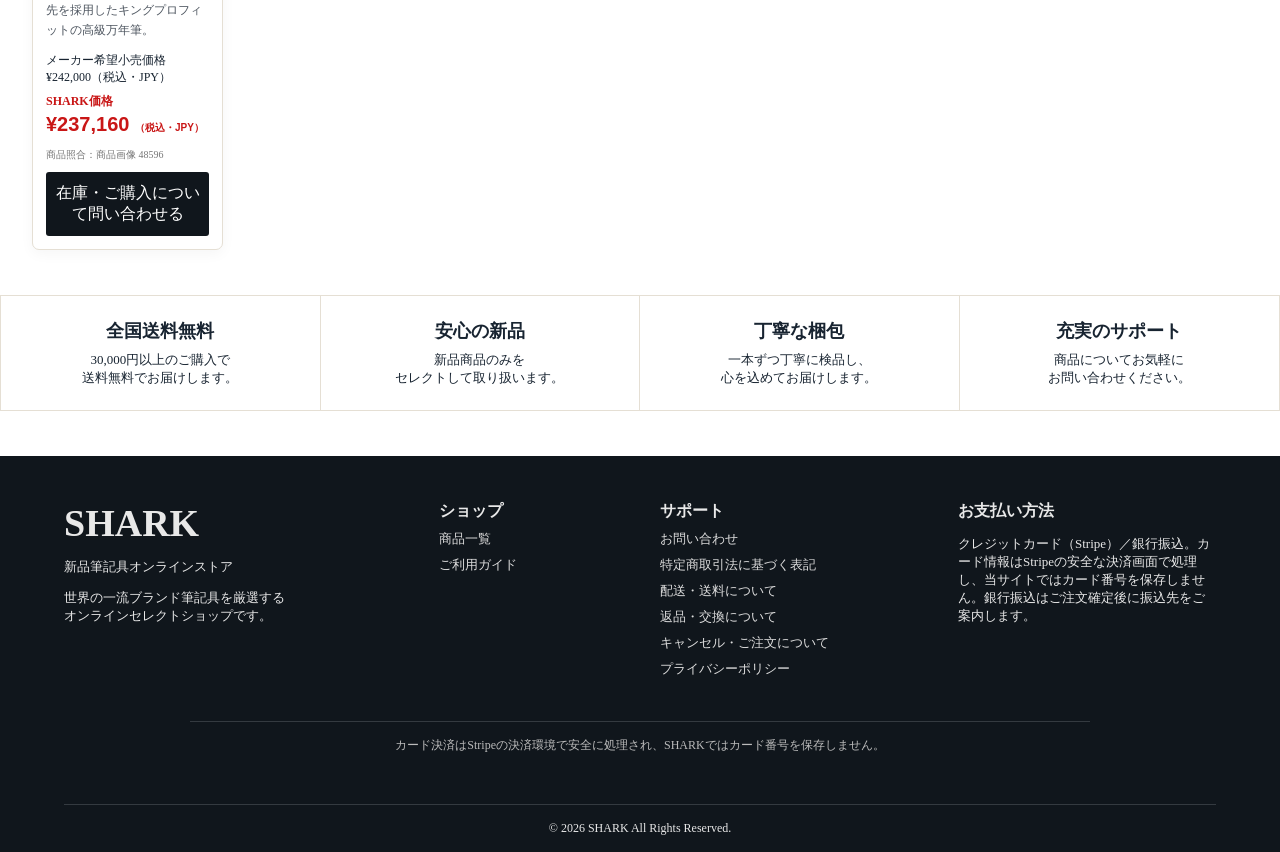
==== commit b870c197: "Add files via upload" ====
--- a/index.html
+++ b/index.html
@@ -8,11 +8,11 @@
 <nav><a href="index.html">ホーム</a><a href="#products">商品一覧</a><a href="#brands">ブランド紹介</a><a href="guide.html">ご利用ガイド</a><a href="contact.html">お問い合わせ</a></nav>
 <div class="tools"><span>⌕<small>検索</small></span><span>♙<small>マイページ</small></span><span>🛒<small>カート</small></span></div></header>
 <main>
-<section class="hero"><div><h1>本物の書き心地を、あなたに。</h1><p>商品名と実物写真を照合した現行新品のみを、<br>SHARK価格でご案内します。</p><a href="#products" class="hero-btn">商品を見る</a></div><div class="hero-pen">✒</div></section>
+<section class="hero"><div><h1>本物の書き心地を、あなたに。</h1><p>世界の新品万年筆・高級筆記具を厳選する<br>オンラインセレクトショップです。</p><a href="#products" class="hero-btn">商品を見る</a></div><div class="hero-pen">✒</div></section>
 <section class="trust-strip">
-<div><b>新品商品のみ</b><span>中古品・ヴィンテージ品は取り扱いません</span></div>
+<div><b>新品商品のみ</b><span>掲載商品はすべて新品として販売します</span></div>
 <div><b>価格表示</b><span>すべて日本円（JPY）・税込</span></div>
-<div><b>発送</b><span>決済確認後 原則2～5営業日以内</span></div>
+<div><b>発送</b><span>決済・在庫確認後 原則2～5営業日以内</span></div>
 <div><b>返品</b><span>未使用・未開封は到着後7日以内</span></div>
 </section><section class="products-section" id="products"><div class="section-title"><h2>おすすめ商品</h2><span>RECOMMENDED</span></div>
 <div class="grid" id="productGrid"></div></section>
@@ -21,6 +21,6 @@
 <footer><div class="footer-grid"><div><h2>SHARK</h2><p>新品筆記具オンラインストア</p><p>世界の一流ブランド筆記具を厳選する<br>オンラインセレクトショップです。</p></div>
 <div><b>ショップ</b><a href="#products">商品一覧</a><a href="guide.html">ご利用ガイド</a></div>
 <div><b>サポート</b><a href="contact.html">お問い合わせ</a><a href="legal.html">特定商取引法に基づく表記</a><a href="shipping.html">配送・送料について</a><a href="returns.html">返品・交換について</a><a href="terms.html">キャンセル・ご注文について</a><a href="privacy.html">プライバシーポリシー</a></div>
-<div><b>お支払い方法</b><p>クレジットカード（Stripe）／銀行振込。カード情報はStripeの安全な決済画面で処理し、当サイトではカード番号を保存しません。銀行振込はご注文確定後に振込先をご案内します。</p></div></div><div class="copyright">© 2026 SHARK All Rights Reserved.</div></footer>
+<div><b>お支払い方法</b><p>クレジットカード（Stripe）／銀行振込。カード情報はStripeの安全な決済画面で処理し、当サイトではカード番号を保存しません。銀行振込はご注文確定後に振込先をご案内します。</p></div></div><div class="secure-note">カード決済はStripeの決済環境で安全に処理され、SHARKではカード番号を保存しません。</div><div class="copyright">© 2026 SHARK All Rights Reserved.</div></footer>
 <script>window.PRODUCTS=[{"brand": "PILOT", "name": "カスタム823 透明ブラック", "msrp": 66000, "image": "images/products/pilot-custom823.jpg", "description": "プランジャー式吸入機構、14K 15号ペン先を採用した透明ブラックのカスタム823。", "source": "FKK-3MRP-TB", "price": 64680, "condition": "新品", "currency": "JPY", "stock": "販売準備中"}, {"brand": "PILOT", "name": "カスタム845 漆黒", "msrp": 132000, "image": "images/products/pilot-custom845.jpg", "description": "エボナイト軸を蝋色漆で仕上げた、18K 15号ペン先のカスタム845 漆黒。", "source": "FKV-5MR-B", "price": 129360, "condition": "新品", "currency": "JPY", "stock": "販売準備中"}, {"brand": "PLATINUM", "name": "#3776 センチュリー Ver.2.0 DEMONSTRATOR", "msrp": 49500, "image": "images/products/platinum-3776-v2-demonstrator.jpg", "description": "透明軸で内部機構を楽しめる#3776 CENTURY Ver.2.0のデモンストレーターモデル。", "source": "#3776 CENTURY Ver.2.0 DEMONSTRATOR", "price": 48510, "condition": "新品", "currency": "JPY", "stock": "販売準備中"}, {"brand": "SAILOR", "name": "プロフェッショナルギア スリム 21 万年筆", "msrp": 66000, "image": "images/products/sailor-professional-gear-slim21.jpg", "description": "21金ペン先を採用した、細身で軽量なプロフェッショナルギア スリム21。", "source": "商品画像 48420", "price": 64680, "condition": "新品", "currency": "JPY", "stock": "販売準備中"}, {"brand": "SAILOR", "name": "プロフェッショナルギア 金 万年筆", "msrp": 77000, "image": "images/products/sailor-professional-gear-gold.jpg", "description": "ブラックボディにゴールドトリム、21金ペン先を備えたプロフェッショナルギア金。", "source": "11-2036", "price": 75460, "condition": "新品", "currency": "JPY", "stock": "販売準備中"}, {"brand": "SAILOR", "name": "プロフェッショナルギア 銀 万年筆", "msrp": 77000, "image": "images/products/sailor-professional-gear-silver.jpg", "description": "ブラックボディにシルバートリム、21金ペン先を備えたプロフェッショナルギア銀。", "source": "11-2037", "price": 75460, "condition": "新品", "currency": "JPY", "stock": "販売準備中"}, {"brand": "SAILOR", "name": "キングプロフィット エボナイト 長刀研ぎ 万年筆", "msrp": 242000, "image": "images/products/sailor-king-profit-ebonite-naginata.jpg", "description": "エボナイト軸と長刀研ぎペン先を採用したキングプロフィットの高級万年筆。", "source": "商品画像 48596", "price": 237160, "condition": "新品", "currency": "JPY", "stock": "販売準備中"}];</script>
 <script src="script.js"></script></body></html>
--- a/style.css
+++ b/style.css
@@ -72,3 +72,10 @@
 .photo{aspect-ratio:4/3;background:#fff;overflow:hidden}
 .photo img{display:block;width:100%;height:100%;object-fit:contain!important;object-position:center;padding:8px;background:#fff}
 .product-card h3{height:auto!important;min-height:46px;overflow:visible!important;white-space:normal!important}
+
+.page{width:min(980px,calc(100% - 32px));margin:0 auto;padding:56px 0 90px;line-height:1.8}
+.page h1{font-size:clamp(30px,5vw,46px);font-weight:500}.page h2{margin-top:32px}
+.legal{width:100%;border-collapse:collapse;background:#fff}.legal th,.legal td{padding:15px;border:1px solid var(--line);vertical-align:top;text-align:left}.legal th{width:220px;background:#f7f4ee}
+.inquiry-order{background:#10161c!important;color:#fff!important}
+.secure-note{text-align:center;max-width:900px;margin:35px auto 0;padding:15px;border-top:1px solid #343a40;font-size:12px;color:#bbb}
+@media(max-width:720px){.legal th,.legal td{display:block;width:100%}.legal th{border-bottom:0}}
